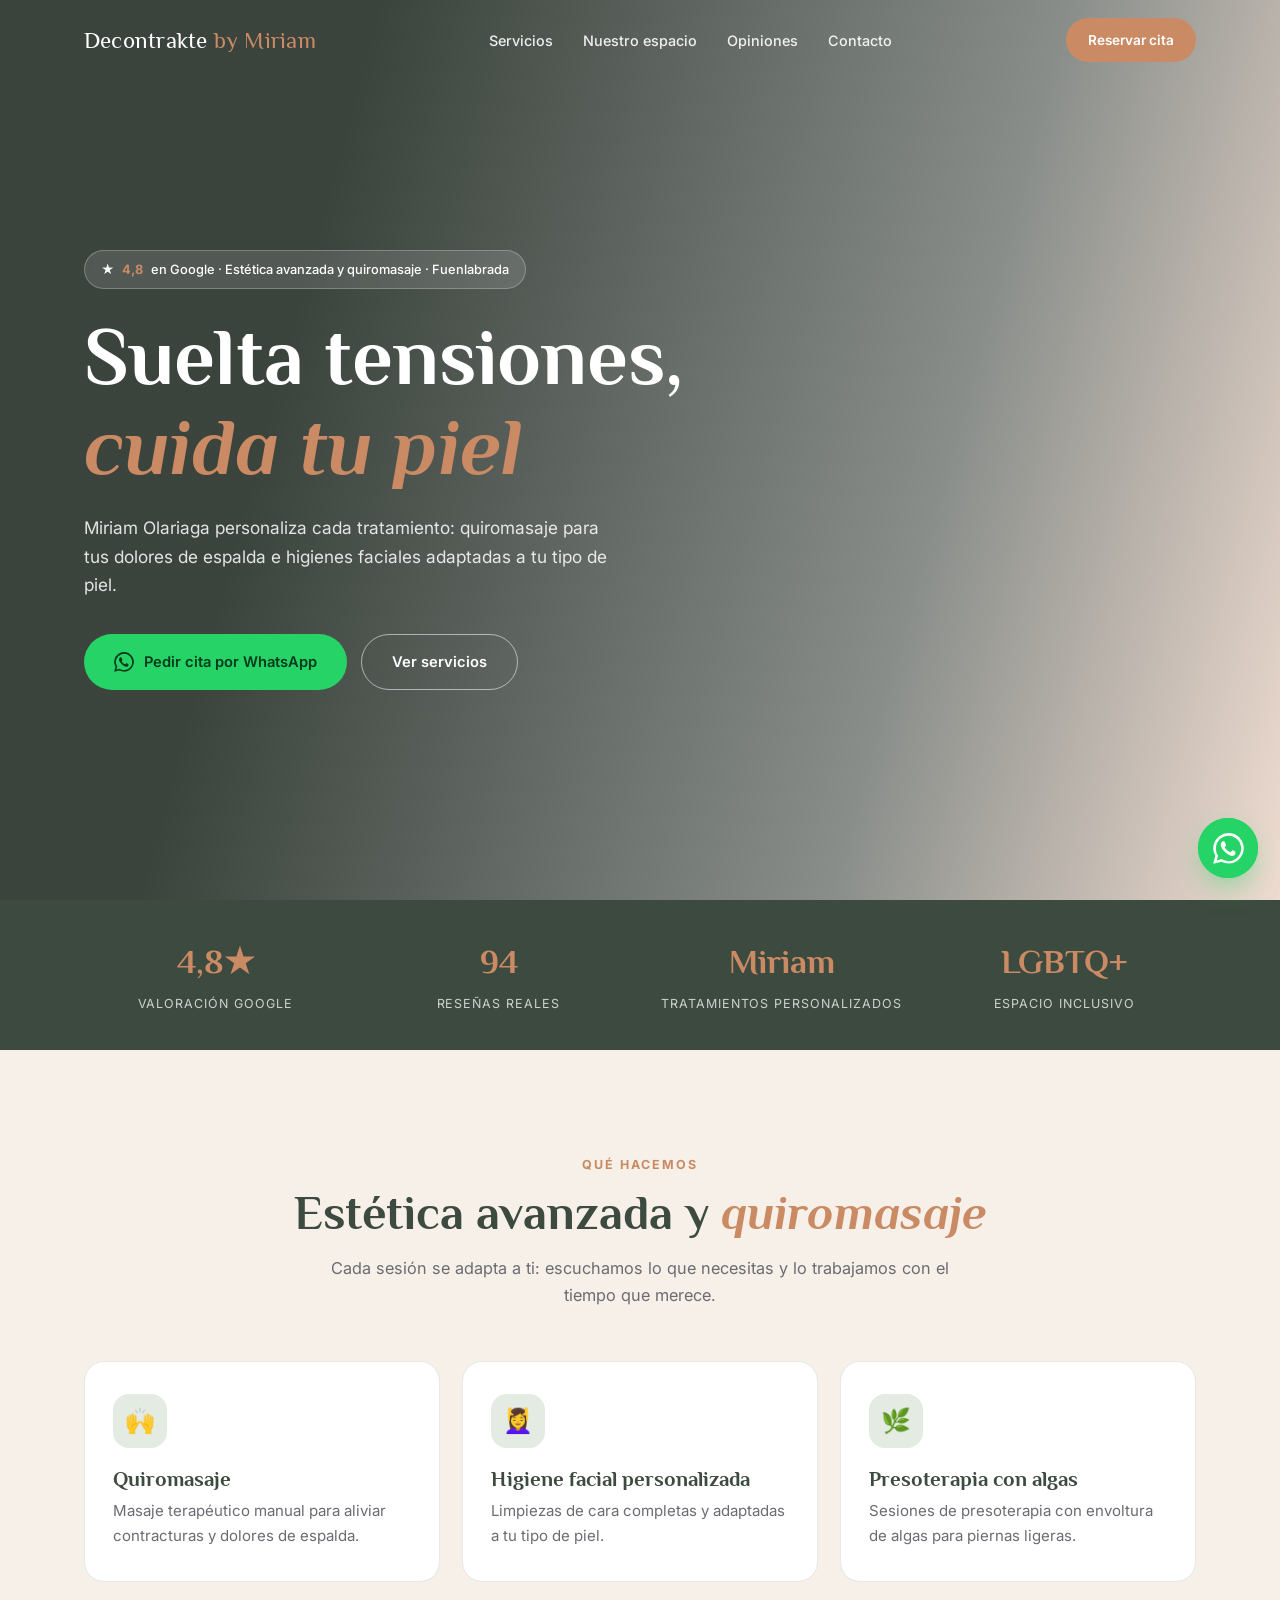
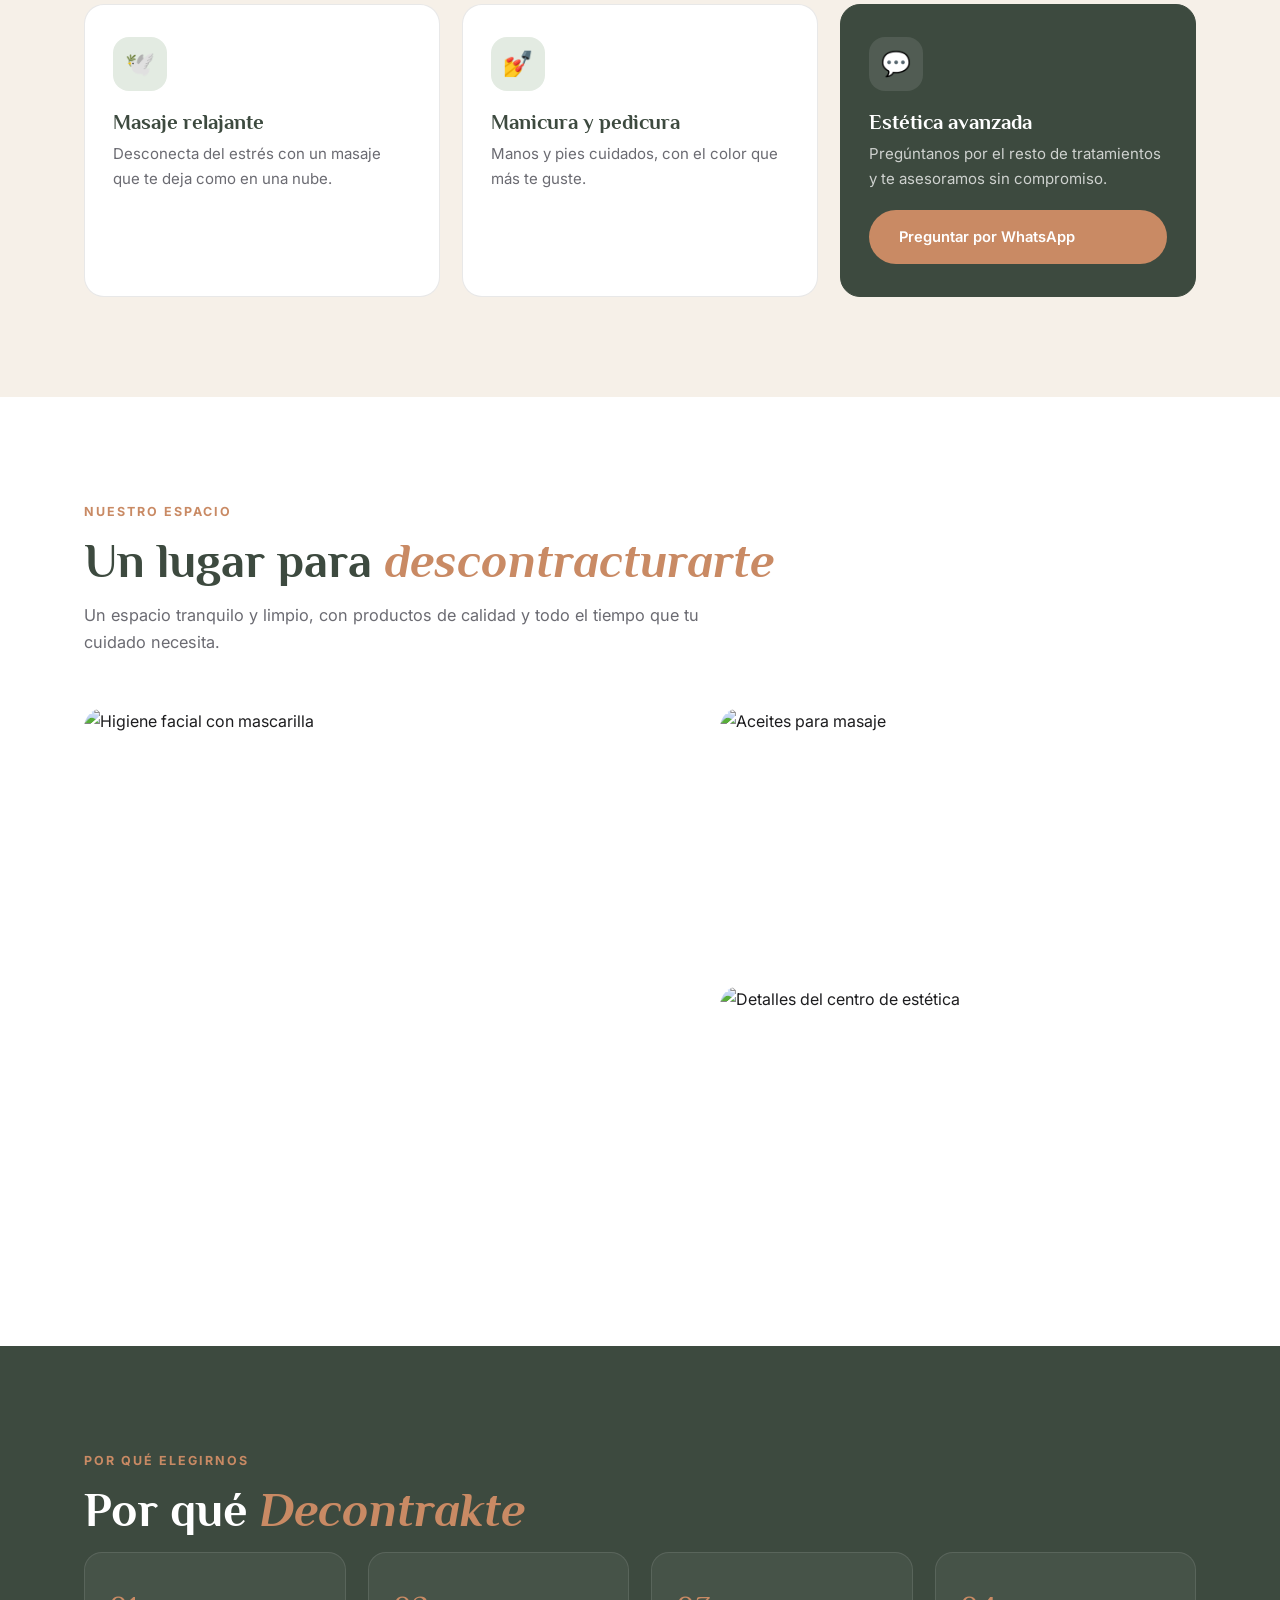
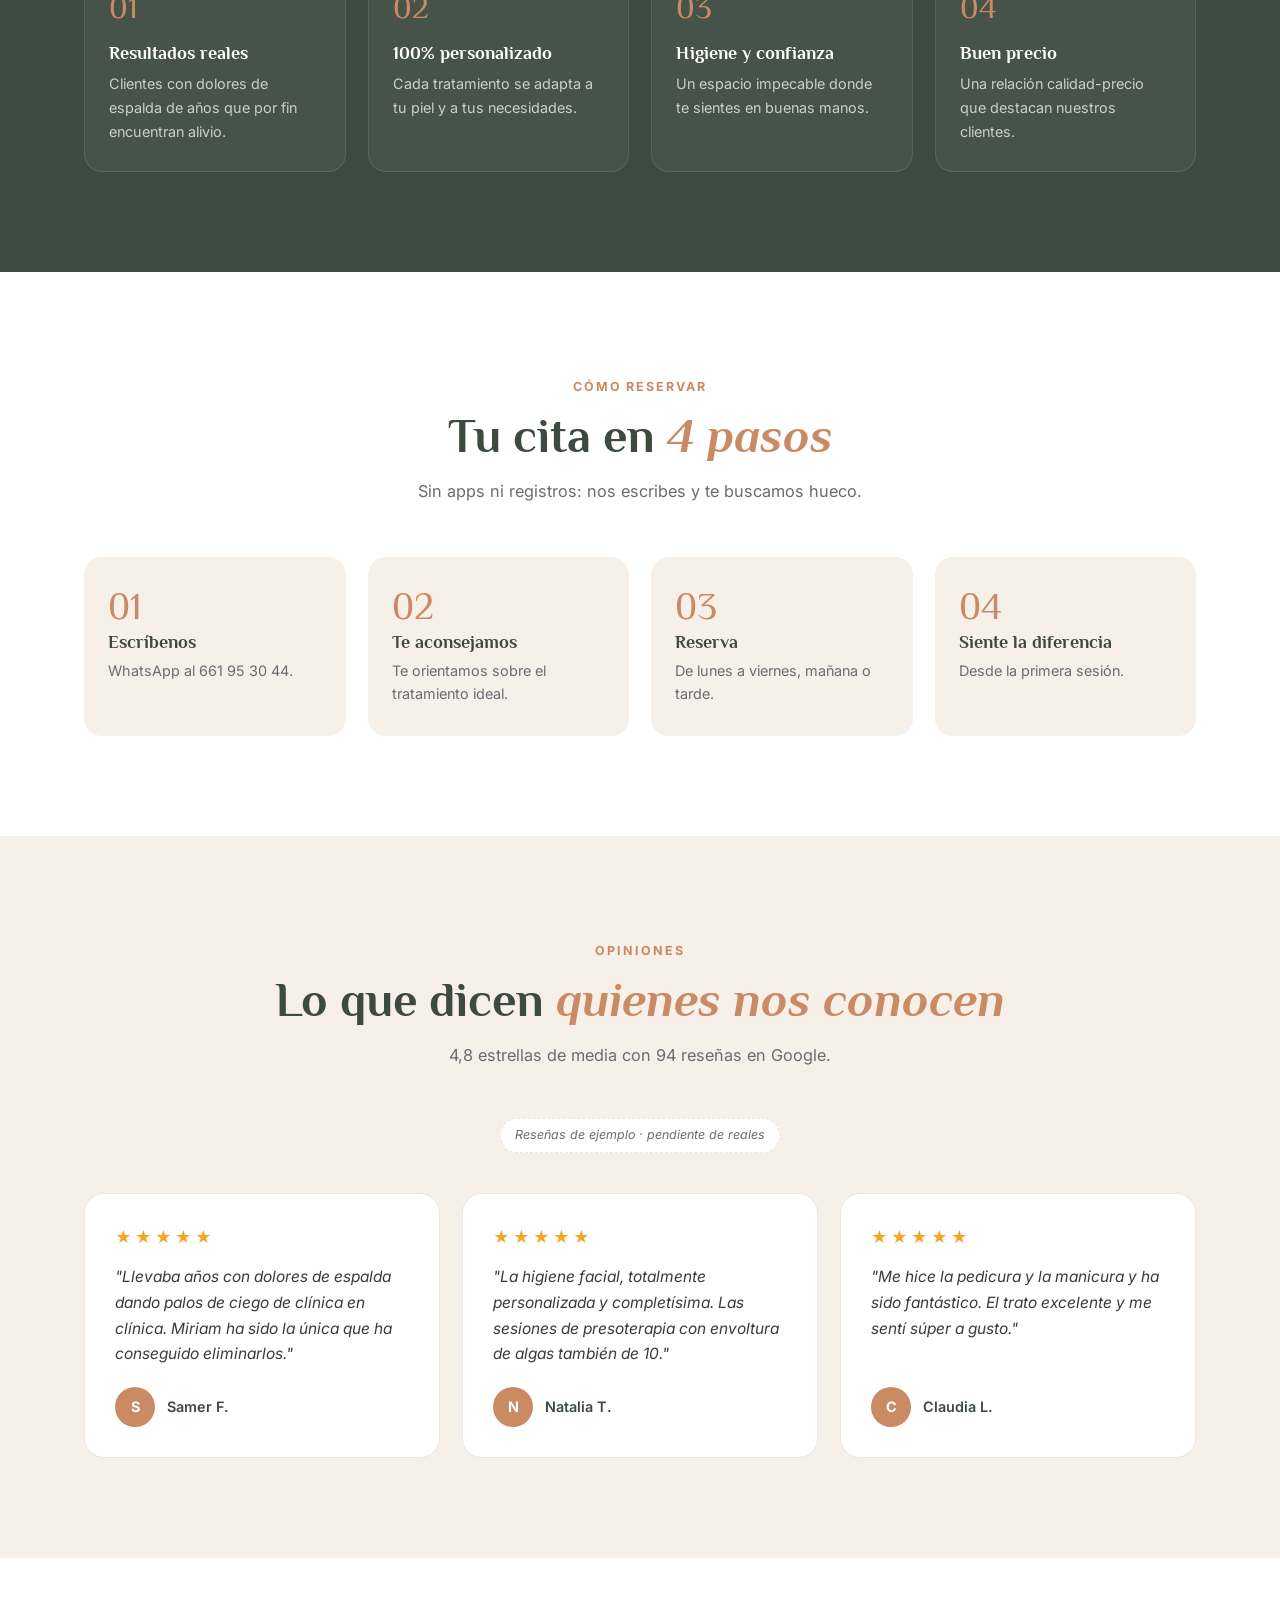
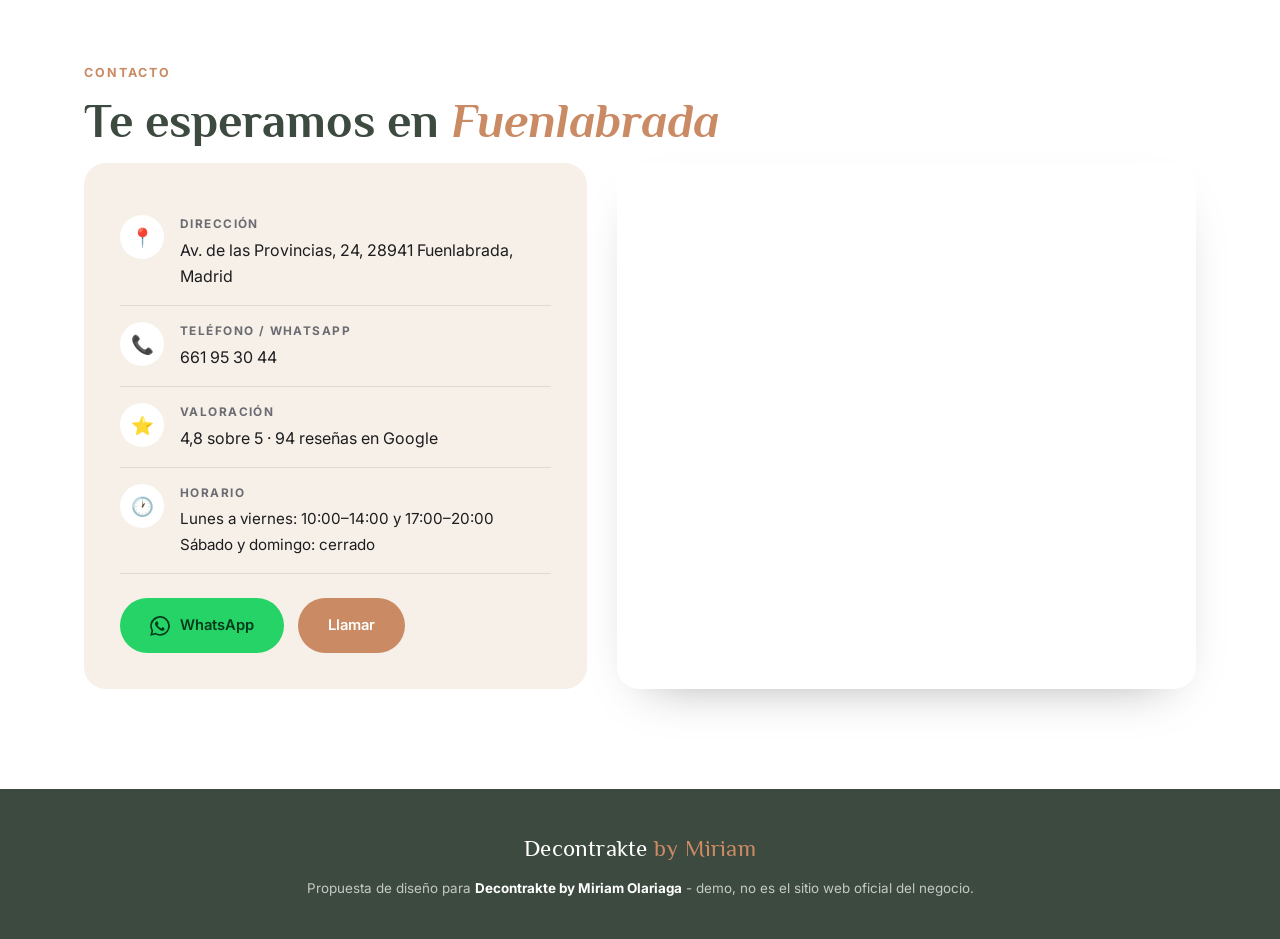
==== index.html @ e4156d59 "Add files via upload" ====
<!DOCTYPE html>
<html lang="es">
<head>
<meta charset="UTF-8">
<meta name="viewport" content="width=device-width, initial-scale=1.0">
<title>Decontrakte by Miriam Olariaga | Estética avanzada y quiromasaje en Fuenlabrada</title>
<meta name="description" content="Decontrakte by Miriam Olariaga: centro de estética avanzada y quiromasaje en Av. de las Provincias, Fuenlabrada. Quiromasaje, higiene facial personalizada, presoterapia, manicura y pedicura. 4,8★ en Google.">
<meta name="theme-color" content="#3d4a3f">
<meta property="og:title" content="Decontrakte by Miriam Olariaga · Fuenlabrada">
<meta property="og:description" content="Decontrakte by Miriam Olariaga: centro de estética avanzada y quiromasaje en Av. de las Provincias, Fuenlabrada. Quiromasaje, higiene facial personalizada, presoterapia, manicura y pedicura. 4,8★ en Google.">
<meta property="og:image" content="https://images.unsplash.com/photo-1519823551278-64ac92734fb1?auto=format&fit=crop&w=1200&q=80">
<link rel="preconnect" href="https://fonts.googleapis.com">
<link rel="preconnect" href="https://fonts.gstatic.com" crossorigin>
<link href="https://fonts.googleapis.com/css2?family=Philosopher:ital,wght@0,700;1,700&family=Inter:wght@300;400;500;600;700&display=swap" rel="stylesheet">
<style>
  :root{
    --dark:#3d4a3f; --accent:#c98a64; --light:#f6f0e8; --soft:#e3ebe2;
    --ink:#1d1d1f; --muted:#6b6b72; --line:rgba(0,0,0,.09);
    --title:'Philosopher', serif;
  }
  *{box-sizing:border-box;margin:0;padding:0;}
  html{scroll-behavior:smooth;scroll-padding-top:80px;}
  body{font-family:'Inter',system-ui,sans-serif;background:#fff;color:var(--ink);line-height:1.65;-webkit-font-smoothing:antialiased;overflow-x:hidden;}
  a{color:inherit;text-decoration:none;}
  img{max-width:100%;display:block;}
  h1,h2,h3{font-family:var(--title);font-weight:700;line-height:1.12;}
  .wrap{max-width:1160px;margin:0 auto;padding:0 24px;}

  /* 1. HEADER */
  header{position:fixed;inset:0 0 auto 0;z-index:50;transition:background .35s,box-shadow .35s;}
  header.scrolled{background:rgba(255,255,255,.94);backdrop-filter:blur(12px);-webkit-backdrop-filter:blur(12px);box-shadow:0 2px 20px rgba(0,0,0,.07);}
  nav{display:flex;align-items:center;justify-content:space-between;gap:20px;padding:18px 24px;max-width:1160px;margin:0 auto;}
  .logo{font-family:var(--title);font-size:1.45rem;color:#fff;transition:color .35s;letter-spacing:.01em;}
  .logo span{color:var(--accent);}
  header.scrolled .logo{color:var(--dark);}
  nav ul{list-style:none;display:flex;gap:30px;}
  nav ul a{font-size:.9rem;font-weight:500;color:rgba(255,255,255,.9);transition:color .25s;}
  header.scrolled nav ul a{color:var(--ink);}
  nav ul a:hover{color:var(--accent);}
  .nav-cta{background:var(--accent);color:#ffffff;padding:11px 22px;border-radius:40px;font-weight:600;font-size:.85rem;white-space:nowrap;transition:transform .2s,box-shadow .2s;}
  .nav-cta:hover{transform:translateY(-2px);box-shadow:0 10px 24px -10px var(--accent);}

  /* 2. HERO */
  .hero{position:relative;min-height:100vh;min-height:100svh;display:flex;align-items:center;color:#fff;overflow:hidden;}
  .hero-bg{position:absolute;inset:0;background:url('https://images.unsplash.com/photo-1519823551278-64ac92734fb1?q=80&w=2000&auto=format&fit=crop') center/cover;transform:scale(1.07);animation:zoom 16s ease-out forwards;}
  @keyframes zoom{to{transform:scale(1);}}
  .hero::after{content:'';position:absolute;inset:0;background:linear-gradient(105deg,rgba(38,47,40,.9) 25%,rgba(38,47,40,.55) 70%,rgba(201,138,100,.3) 100%);}
  .hero-content{position:relative;z-index:2;max-width:1160px;margin:0 auto;padding:130px 24px 90px;width:100%;}
  .tag{display:inline-flex;align-items:center;gap:8px;background:rgba(255,255,255,.12);border:1px solid rgba(255,255,255,.25);backdrop-filter:blur(6px);padding:8px 16px;border-radius:40px;font-size:.8rem;font-weight:500;margin-bottom:24px;}
  .tag b{color:var(--accent);}
  .hero h1{font-size:clamp(2.6rem,6.6vw,5rem);max-width:780px;margin-bottom:22px;}
  .hero h1 em{font-style:italic;color:var(--accent);}
  .hero p{max-width:540px;font-size:1.08rem;color:rgba(255,255,255,.86);margin-bottom:34px;}
  .actions{display:flex;flex-wrap:wrap;gap:14px;}
  .btn{display:inline-flex;align-items:center;gap:10px;padding:15px 30px;border-radius:40px;font-weight:600;font-size:.92rem;transition:transform .2s,box-shadow .2s,background .2s,color .2s;}
  .btn svg{width:20px;height:20px;}
  .btn-wa{background:#25D366;color:#063a1c;}
  .btn-wa:hover{transform:translateY(-2px);box-shadow:0 14px 30px -12px rgba(37,211,102,.7);}
  .btn-ghost{border:1.5px solid rgba(255,255,255,.55);color:#fff;}
  .btn-ghost:hover{background:#fff;color:var(--dark);}
  .btn-accent{background:var(--accent);color:#ffffff;}
  .btn-accent:hover{transform:translateY(-2px);}

  /* 3. STATS */
  .stats{background:var(--dark);color:#fff;}
  .stats .wrap{display:grid;grid-template-columns:repeat(4,1fr);gap:20px;padding:34px 24px;text-align:center;}
  .stats b{display:block;font-family:var(--title);font-size:clamp(1.5rem,3vw,2.1rem);color:var(--accent);font-weight:700;}
  .stats span{font-size:.78rem;letter-spacing:.08em;text-transform:uppercase;color:rgba(255,255,255,.75);}

  section{padding:100px 0;}
  .eyebrow{display:inline-block;color:var(--accent-dark,var(--accent));font-size:.78rem;font-weight:700;letter-spacing:.16em;text-transform:uppercase;margin-bottom:12px;}
  .s-title{font-size:clamp(2rem,4.4vw,3rem);color:var(--dark);margin-bottom:14px;}
  .s-title em{font-style:italic;color:var(--accent);}
  .s-desc{max-width:620px;color:var(--muted);font-size:1.02rem;margin-bottom:52px;}
  .center{text-align:center;} .center .s-desc{margin-left:auto;margin-right:auto;}

  /* 4. SERVICIOS */
  .services{background:var(--light);}
  .grid-s{display:grid;grid-template-columns:repeat(3,1fr);gap:22px;}
  .card{background:#fff;border:1px solid var(--line);border-radius:20px;padding:32px 28px;transition:transform .3s,box-shadow .3s,border-color .3s;position:relative;overflow:hidden;}
  .card::before{content:'';position:absolute;inset:0 0 auto 0;height:3px;background:var(--accent);transform:scaleX(0);transform-origin:left;transition:transform .4s;}
  .card:hover{transform:translateY(-6px);box-shadow:0 24px 50px -28px rgba(0,0,0,.35);}
  .card:hover::before{transform:scaleX(1);}
  .ic{width:54px;height:54px;border-radius:16px;background:var(--soft);color:var(--dark);display:grid;place-items:center;font-size:1.5rem;margin-bottom:20px;}
  .card h3{font-size:1.3rem;color:var(--dark);margin-bottom:8px;}
  .card p{color:var(--muted);font-size:.94rem;}
  .card.more{background:var(--dark);color:#fff;border-color:var(--dark);display:flex;flex-direction:column;justify-content:center;}
  .card.more h3{color:#fff;} .card.more p{color:rgba(255,255,255,.75);margin-bottom:18px;}
  .card.more .ic{background:rgba(255,255,255,.1);color:var(--accent);}

  /* 5. GALERÍA */
  .gallery-grid{display:grid;grid-template-columns:1.3fr 1fr;grid-template-rows:260px 260px;gap:18px;}
  .gallery-grid figure{border-radius:20px;overflow:hidden;position:relative;}
  .gallery-grid figure:first-child{grid-row:span 2;}
  .gallery-grid img{width:100%;height:100%;object-fit:cover;transition:transform .6s;}
  .gallery-grid figure:hover img{transform:scale(1.06);}

  /* 6. POR QUÉ */
  .why{background:var(--dark);color:#fff;}
  .why .s-title{color:#fff;} .why .s-desc{color:rgba(255,255,255,.7);}
  .why .eyebrow{color:var(--accent);}
  .grid-w{display:grid;grid-template-columns:repeat(4,1fr);gap:22px;}
  .w{padding:28px 24px;border-radius:18px;background:rgba(255,255,255,.05);border:1px solid rgba(255,255,255,.1);}
  .w .n{font-family:var(--title);font-size:2rem;color:var(--accent);margin-bottom:10px;display:block;}
  .w h3{font-size:1.15rem;margin-bottom:8px;}
  .w p{font-size:.9rem;color:rgba(255,255,255,.72);}

  /* 7. CÓMO RESERVAR */
  .grid-steps{display:grid;grid-template-columns:repeat(4,1fr);gap:22px;counter-reset:s;}
  .step{position:relative;padding:30px 24px;border-radius:18px;background:var(--light);}
  .step::before{counter-increment:s;content:'0' counter(s);font-family:var(--title);font-size:2.4rem;color:var(--accent);display:block;margin-bottom:8px;line-height:1;}
  .step h3{font-size:1.1rem;color:var(--dark);margin-bottom:6px;}
  .step p{font-size:.9rem;color:var(--muted);}

  /* 8. OPINIONES */
  .reviews{background:var(--light);}
  .rev-note{display:inline-block;font-size:.78rem;color:var(--muted);font-style:italic;background:#fff;border:1px dashed var(--line);padding:6px 14px;border-radius:30px;margin:-30px 0 40px;}
  .grid-r{display:grid;grid-template-columns:repeat(3,1fr);gap:22px;}
  .r{background:#fff;border-radius:20px;padding:30px;border:1px solid var(--line);display:flex;flex-direction:column;}
  .stars{color:#f5a623;letter-spacing:3px;margin-bottom:14px;}
  .r p{font-size:.97rem;color:#3a3a40;font-style:italic;flex:1;margin-bottom:20px;}
  .r .who{display:flex;align-items:center;gap:12px;font-weight:600;font-size:.9rem;color:var(--dark);}
  .av{width:40px;height:40px;border-radius:50%;background:var(--accent);color:#ffffff;display:grid;place-items:center;font-weight:700;}

  /* 9. CONTACTO */
  .grid-c{display:grid;grid-template-columns:1fr 1.15fr;gap:30px;align-items:stretch;}
  .c-card{background:var(--light);border-radius:22px;padding:36px;}
  .c-row{display:flex;gap:16px;padding:16px 0;border-bottom:1px solid var(--line);}
  .c-row:last-of-type{border-bottom:0;}
  .c-ic{width:44px;height:44px;flex-shrink:0;border-radius:50%;background:#fff;display:grid;place-items:center;font-size:1.15rem;}
  .c-row b{display:block;font-size:.74rem;letter-spacing:.12em;text-transform:uppercase;color:var(--muted);margin-bottom:2px;}
  .c-row span,.c-row a{font-size:1rem;color:var(--ink);}
  .hours{font-size:.95rem;line-height:1.7;}
  .c-card .actions{margin-top:24px;}
  .map{border-radius:22px;overflow:hidden;min-height:420px;box-shadow:0 20px 50px -30px rgba(0,0,0,.4);}
  .map iframe{width:100%;height:100%;min-height:420px;border:0;display:block;}

  /* 10. FOOTER */
  footer{background:var(--dark);color:rgba(255,255,255,.7);padding:40px 0;text-align:center;font-size:.84rem;}
  footer strong{color:#fff;}
  footer .logo{display:inline-block;color:#fff;margin-bottom:10px;}

  /* 11. WHATSAPP FLOTANTE */
  .wa-float{position:fixed;right:22px;bottom:22px;z-index:60;width:60px;height:60px;border-radius:50%;background:#25D366;display:grid;place-items:center;box-shadow:0 12px 30px -8px rgba(37,211,102,.6);transition:transform .25s;}
  .wa-float:hover{transform:scale(1.08);}
  .wa-float svg{width:31px;height:31px;fill:#fff;}
  .wa-float::after{content:'';position:absolute;inset:0;border-radius:50%;border:2px solid #25D366;animation:pulse 2.4s infinite;}
  @keyframes pulse{0%{transform:scale(1);opacity:.8}100%{transform:scale(1.6);opacity:0}}

  .reveal{opacity:0;transform:translateY(28px);transition:opacity .8s ease,transform .8s ease;}
  .reveal.on{opacity:1;transform:none;}
  @media(prefers-reduced-motion:reduce){.reveal{opacity:1;transform:none}.hero-bg{animation:none;transform:none}}

  @media(max-width:900px){
    nav ul{display:none;}
    .stats .wrap{grid-template-columns:repeat(2,1fr);}
    .grid-s,.grid-r{grid-template-columns:1fr;}
    .grid-w,.grid-steps{grid-template-columns:repeat(2,1fr);}
    .grid-c{grid-template-columns:1fr;}
    .gallery-grid{grid-template-columns:1fr 1fr;grid-template-rows:240px 180px;}
    .gallery-grid figure:first-child{grid-column:span 2;grid-row:auto;}
    section{padding:76px 0;}
  }
  @media(max-width:560px){
    .grid-w,.grid-steps{grid-template-columns:1fr;}
    .logo{font-size:1.2rem;}
    .nav-cta{padding:9px 16px;font-size:.8rem;}
    .hero-content{padding-top:110px;}
    .btn{width:100%;justify-content:center;}
    .c-card{padding:26px;}
  }
</style>
</head>
<body>

<header id="header">
  <nav>
    <a href="#inicio" class="logo">Decontrakte <span>by Miriam</span></a>
    <ul>
      <li><a href="#servicios">Servicios</a></li>
      <li><a href="#espacio">Nuestro espacio</a></li>
      <li><a href="#opiniones">Opiniones</a></li>
      <li><a href="#contacto">Contacto</a></li>
    </ul>
    <a class="nav-cta" href="https://wa.me/34661953044?text=Hola!%20He%20visto%20vuestra%20web%20y%20me%20gustar%C3%ADa%20pedir%20cita%20en%20Decontrakte" target="_blank" rel="noopener">Reservar cita</a>
  </nav>
</header>

<section class="hero" id="inicio" style="padding:0">
  <div class="hero-bg" role="img" aria-label="Quiromasaje de espalda"></div>
  <div class="hero-content">
    <span class="tag">★ <b>4,8</b> en Google · Estética avanzada y quiromasaje · Fuenlabrada</span>
    <h1>Suelta tensiones, <em>cuida tu piel</em></h1>
    <p>Miriam Olariaga personaliza cada tratamiento: quiromasaje para tus dolores de espalda e higienes faciales adaptadas a tu tipo de piel.</p>
    <div class="actions">
      <a class="btn btn-wa" href="https://wa.me/34661953044?text=Hola!%20He%20visto%20vuestra%20web%20y%20me%20gustar%C3%ADa%20pedir%20cita%20en%20Decontrakte" target="_blank" rel="noopener"><svg viewBox="0 0 24 24" fill="currentColor" aria-hidden="true"><path d="M17.5 14.4c-.3-.1-1.8-.9-2-1s-.5-.1-.7.1-.8 1-.9 1.2-.3.2-.6.1a8.2 8.2 0 0 1-2.4-1.5 9 9 0 0 1-1.7-2.1c-.2-.3 0-.5.1-.6l.4-.5.3-.5v-.5l-.9-2.2c-.2-.6-.5-.5-.7-.5h-.6a1.1 1.1 0 0 0-.8.4 3.4 3.4 0 0 0-1 2.5 5.9 5.9 0 0 0 1.2 3.1 13.5 13.5 0 0 0 5.2 4.6c2.6 1 2.6.7 3.1.6a2.6 2.6 0 0 0 1.7-1.2 2.1 2.1 0 0 0 .2-1.2c-.1-.1-.3-.2-.6-.3ZM12 21.8a9.8 9.8 0 0 1-5-1.4l-.4-.2-3.7 1 1-3.6-.2-.4A9.8 9.8 0 1 1 12 21.8Zm8.4-18.3A11.8 11.8 0 0 0 1.8 17.7L.2 23.8l6.3-1.6a11.8 11.8 0 0 0 5.6 1.4A11.8 11.8 0 0 0 20.4 3.5Z"/></svg> Pedir cita por WhatsApp</a>
      <a class="btn btn-ghost" href="#servicios">Ver servicios</a>
    </div>
  </div>
</section>

<div class="stats">
  <div class="wrap">
    <div><b>4,8★</b><span>Valoración Google</span></div>
    <div><b>94</b><span>Reseñas reales</span></div>
    <div><b>Miriam</b><span>Tratamientos personalizados</span></div>
    <div><b>LGBTQ+</b><span>Espacio inclusivo</span></div>
  </div>
</div>

<section class="services" id="servicios">
  <div class="wrap">
    <div class="center reveal">
      <span class="eyebrow">Qué hacemos</span>
      <h2 class="s-title">Estética avanzada y <em>quiromasaje</em></h2>
      <p class="s-desc">Cada sesión se adapta a ti: escuchamos lo que necesitas y lo trabajamos con el tiempo que merece.</p>
    </div>
    <div class="grid-s">
      <div class="card"><div class="ic">🙌</div><h3>Quiromasaje</h3><p>Masaje terapéutico manual para aliviar contracturas y dolores de espalda.</p></div>
      <div class="card"><div class="ic">💆‍♀️</div><h3>Higiene facial personalizada</h3><p>Limpiezas de cara completas y adaptadas a tu tipo de piel.</p></div>
      <div class="card"><div class="ic">🌿</div><h3>Presoterapia con algas</h3><p>Sesiones de presoterapia con envoltura de algas para piernas ligeras.</p></div>
      <div class="card"><div class="ic">🕊️</div><h3>Masaje relajante</h3><p>Desconecta del estrés con un masaje que te deja como en una nube.</p></div>
      <div class="card"><div class="ic">💅</div><h3>Manicura y pedicura</h3><p>Manos y pies cuidados, con el color que más te guste.</p></div>
      <div class="card more"><div class="ic">💬</div><h3>Estética avanzada</h3><p>Pregúntanos por el resto de tratamientos y te asesoramos sin compromiso.</p><a class="btn btn-accent" href="https://wa.me/34661953044?text=Hola!%20He%20visto%20vuestra%20web%20y%20me%20gustar%C3%ADa%20pedir%20cita%20en%20Decontrakte" target="_blank" rel="noopener">Preguntar por WhatsApp</a></div>
    </div>
  </div>
</section>

<section id="espacio">
  <div class="wrap">
    <div class="reveal">
      <span class="eyebrow">Nuestro espacio</span>
      <h2 class="s-title">Un lugar para <em>descontracturarte</em></h2>
      <p class="s-desc">Un espacio tranquilo y limpio, con productos de calidad y todo el tiempo que tu cuidado necesita.</p>
    </div>
    <div class="gallery-grid reveal">
      <figure><img src="https://images.unsplash.com/photo-1616394584738-fc6e612e71b9?q=80&w=1100&auto=format&fit=crop" alt="Higiene facial con mascarilla" loading="lazy"></figure>
      <figure><img src="https://images.unsplash.com/photo-1515377905703-c4788e51af15?q=80&w=800&auto=format&fit=crop" alt="Aceites para masaje" loading="lazy"></figure>
      <figure><img src="https://images.unsplash.com/photo-1540555700478-4be289fbecef?q=80&w=800&auto=format&fit=crop" alt="Detalles del centro de estética" loading="lazy"></figure>
    </div>
  </div>
</section>

<section class="why">
  <div class="wrap">
    <div class="reveal">
      <span class="eyebrow">Por qué elegirnos</span>
      <h2 class="s-title">Por qué <em>Decontrakte</em></h2>
    </div>
    <div class="grid-w">
      <div class="w"><span class="n">01</span><h3>Resultados reales</h3><p>Clientes con dolores de espalda de años que por fin encuentran alivio.</p></div>
      <div class="w"><span class="n">02</span><h3>100% personalizado</h3><p>Cada tratamiento se adapta a tu piel y a tus necesidades.</p></div>
      <div class="w"><span class="n">03</span><h3>Higiene y confianza</h3><p>Un espacio impecable donde te sientes en buenas manos.</p></div>
      <div class="w"><span class="n">04</span><h3>Buen precio</h3><p>Una relación calidad-precio que destacan nuestros clientes.</p></div>
    </div>
  </div>
</section>

<section>
  <div class="wrap">
    <div class="center reveal">
      <span class="eyebrow">Cómo reservar</span>
      <h2 class="s-title">Tu cita en <em>4 pasos</em></h2>
      <p class="s-desc">Sin apps ni registros: nos escribes y te buscamos hueco.</p>
    </div>
    <div class="grid-steps">
      <div class="step"><h3>Escríbenos</h3><p>WhatsApp al 661 95 30 44.</p></div>
      <div class="step"><h3>Te aconsejamos</h3><p>Te orientamos sobre el tratamiento ideal.</p></div>
      <div class="step"><h3>Reserva</h3><p>De lunes a viernes, mañana o tarde.</p></div>
      <div class="step"><h3>Siente la diferencia</h3><p>Desde la primera sesión.</p></div>
    </div>
  </div>
</section>

<section class="reviews" id="opiniones">
  <div class="wrap">
    <div class="center reveal">
      <span class="eyebrow">Opiniones</span>
      <h2 class="s-title">Lo que dicen <em>quienes nos conocen</em></h2>
      <p class="s-desc">4,8 estrellas de media con 94 reseñas en Google.</p>
      <span class="rev-note">Reseñas de ejemplo · pendiente de reales</span>
    </div>
    <div class="grid-r">
      <div class="r"><div class="stars">&#9733;&#9733;&#9733;&#9733;&#9733;</div><p>"Llevaba años con dolores de espalda dando palos de ciego de clínica en clínica. Miriam ha sido la única que ha conseguido eliminarlos."</p><div class="who"><span class="av">S</span>Samer F.</div></div>
      <div class="r"><div class="stars">&#9733;&#9733;&#9733;&#9733;&#9733;</div><p>"La higiene facial, totalmente personalizada y completísima. Las sesiones de presoterapia con envoltura de algas también de 10."</p><div class="who"><span class="av">N</span>Natalia T.</div></div>
      <div class="r"><div class="stars">&#9733;&#9733;&#9733;&#9733;&#9733;</div><p>"Me hice la pedicura y la manicura y ha sido fantástico. El trato excelente y me sentí súper a gusto."</p><div class="who"><span class="av">C</span>Claudia L.</div></div>
    </div>
  </div>
</section>

<section id="contacto">
  <div class="wrap">
    <div class="reveal">
      <span class="eyebrow">Contacto</span>
      <h2 class="s-title">Te esperamos en <em>Fuenlabrada</em></h2>
    </div>
    <div class="grid-c">
      <div class="c-card reveal">
        <div class="c-row"><div class="c-ic">📍</div><div><b>Dirección</b><span>Av. de las Provincias, 24, 28941 Fuenlabrada, Madrid</span></div></div>
        <div class="c-row"><div class="c-ic">📞</div><div><b>Teléfono / WhatsApp</b><a href="tel:+34661953044">661 95 30 44</a></div></div>
        <div class="c-row"><div class="c-ic">⭐</div><div><b>Valoración</b><span>4,8 sobre 5 · 94 reseñas en Google</span></div></div>
        <div class="c-row"><div class="c-ic">🕐</div><div><b>Horario</b><div class="hours">Lunes a viernes: 10:00–14:00 y 17:00–20:00<br>Sábado y domingo: cerrado</div></div></div>
        <div class="actions">
          <a class="btn btn-wa" href="https://wa.me/34661953044?text=Hola!%20He%20visto%20vuestra%20web%20y%20me%20gustar%C3%ADa%20pedir%20cita%20en%20Decontrakte" target="_blank" rel="noopener"><svg viewBox="0 0 24 24" fill="currentColor" aria-hidden="true"><path d="M17.5 14.4c-.3-.1-1.8-.9-2-1s-.5-.1-.7.1-.8 1-.9 1.2-.3.2-.6.1a8.2 8.2 0 0 1-2.4-1.5 9 9 0 0 1-1.7-2.1c-.2-.3 0-.5.1-.6l.4-.5.3-.5v-.5l-.9-2.2c-.2-.6-.5-.5-.7-.5h-.6a1.1 1.1 0 0 0-.8.4 3.4 3.4 0 0 0-1 2.5 5.9 5.9 0 0 0 1.2 3.1 13.5 13.5 0 0 0 5.2 4.6c2.6 1 2.6.7 3.1.6a2.6 2.6 0 0 0 1.7-1.2 2.1 2.1 0 0 0 .2-1.2c-.1-.1-.3-.2-.6-.3ZM12 21.8a9.8 9.8 0 0 1-5-1.4l-.4-.2-3.7 1 1-3.6-.2-.4A9.8 9.8 0 1 1 12 21.8Zm8.4-18.3A11.8 11.8 0 0 0 1.8 17.7L.2 23.8l6.3-1.6a11.8 11.8 0 0 0 5.6 1.4A11.8 11.8 0 0 0 20.4 3.5Z"/></svg> WhatsApp</a>
          <a class="btn btn-accent" href="tel:+34661953044">Llamar</a>
        </div>
      </div>
      <div class="map reveal">
        <iframe title="Mapa de Decontrakte by Miriam Olariaga" src="https://maps.google.com/maps?q=Decontrakte%20by%20Miriam%20Olariaga%2C%20Av.%20de%20las%20Provincias%2024%2C%20Fuenlabrada&z=16&output=embed" loading="lazy" referrerpolicy="no-referrer-when-downgrade" allowfullscreen></iframe>
      </div>
    </div>
  </div>
</section>

<footer>
  <div class="wrap">
    <div class="logo">Decontrakte <span>by Miriam</span></div>
    <p>Propuesta de diseño para <strong>Decontrakte by Miriam Olariaga</strong> - demo, no es el sitio web oficial del negocio.</p>
  </div>
</footer>

<a class="wa-float" href="https://wa.me/34661953044?text=Hola!%20He%20visto%20vuestra%20web%20y%20me%20gustar%C3%ADa%20pedir%20cita%20en%20Decontrakte" target="_blank" rel="noopener" aria-label="Escribir por WhatsApp"><svg viewBox="0 0 24 24" fill="currentColor" aria-hidden="true"><path d="M17.5 14.4c-.3-.1-1.8-.9-2-1s-.5-.1-.7.1-.8 1-.9 1.2-.3.2-.6.1a8.2 8.2 0 0 1-2.4-1.5 9 9 0 0 1-1.7-2.1c-.2-.3 0-.5.1-.6l.4-.5.3-.5v-.5l-.9-2.2c-.2-.6-.5-.5-.7-.5h-.6a1.1 1.1 0 0 0-.8.4 3.4 3.4 0 0 0-1 2.5 5.9 5.9 0 0 0 1.2 3.1 13.5 13.5 0 0 0 5.2 4.6c2.6 1 2.6.7 3.1.6a2.6 2.6 0 0 0 1.7-1.2 2.1 2.1 0 0 0 .2-1.2c-.1-.1-.3-.2-.6-.3ZM12 21.8a9.8 9.8 0 0 1-5-1.4l-.4-.2-3.7 1 1-3.6-.2-.4A9.8 9.8 0 1 1 12 21.8Zm8.4-18.3A11.8 11.8 0 0 0 1.8 17.7L.2 23.8l6.3-1.6a11.8 11.8 0 0 0 5.6 1.4A11.8 11.8 0 0 0 20.4 3.5Z"/></svg></a>

<script>
  const h=document.getElementById('header');
  const onS=()=>h.classList.toggle('scrolled',window.scrollY>40);
  window.addEventListener('scroll',onS,{passive:true}); onS();
  const io=new IntersectionObserver(es=>es.forEach(e=>{if(e.isIntersecting){e.target.classList.add('on');io.unobserve(e.target);}}),{threshold:.12});
  document.querySelectorAll('.reveal,.card,.w,.step,.r').forEach(el=>{el.classList.add('reveal');io.observe(el);});
</script>
</body>
</html>
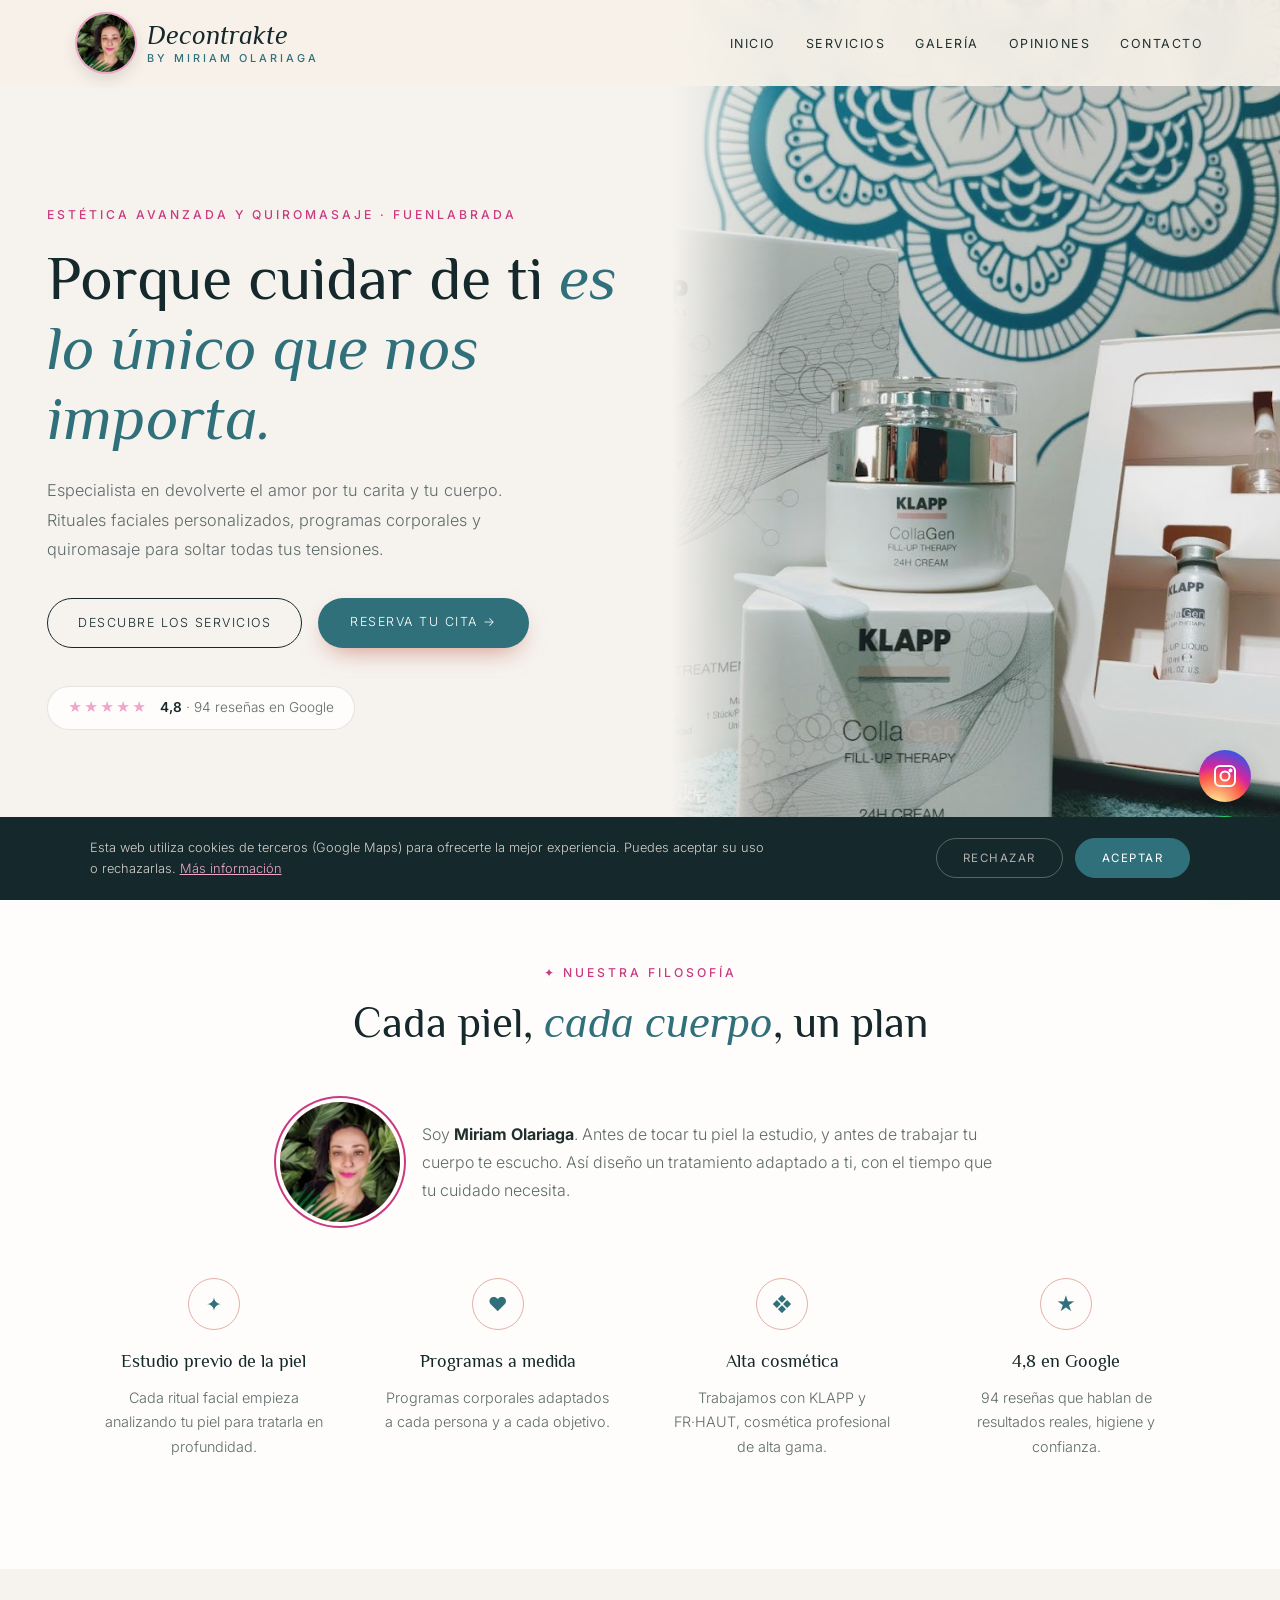
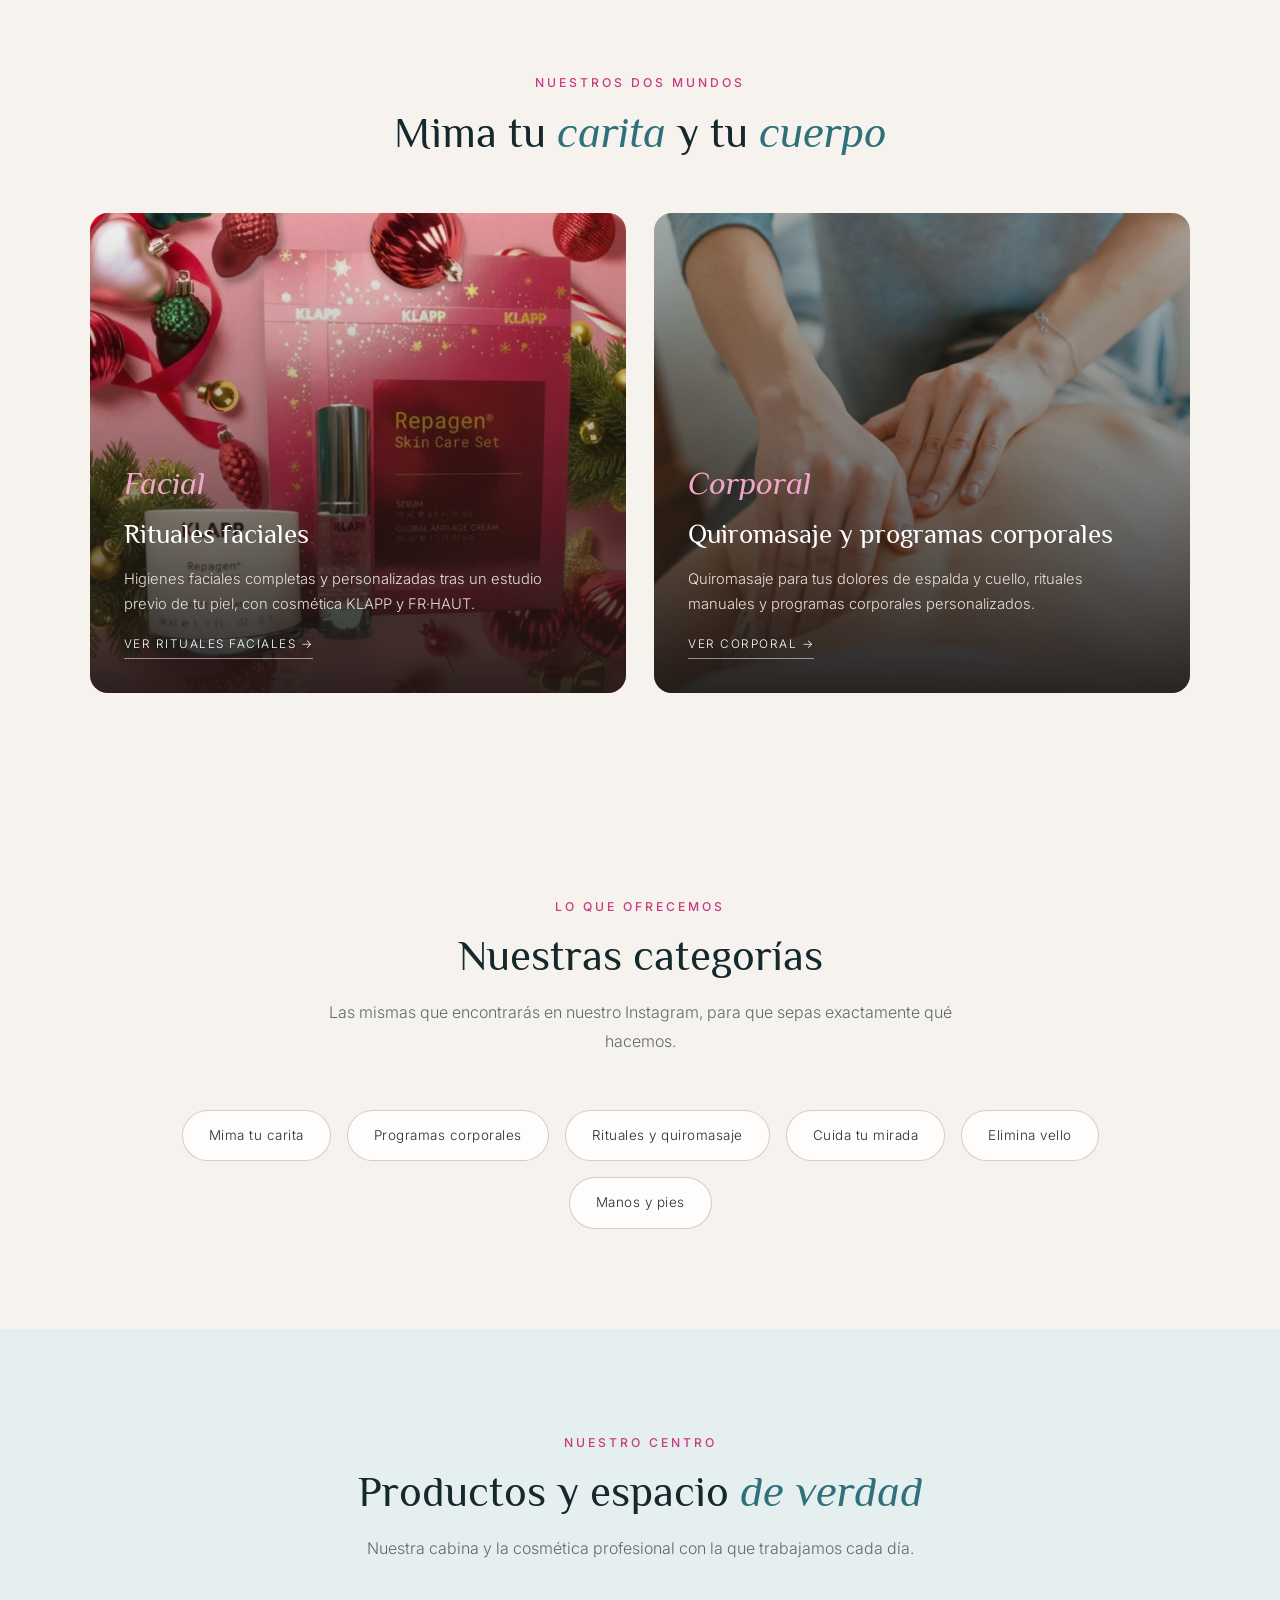
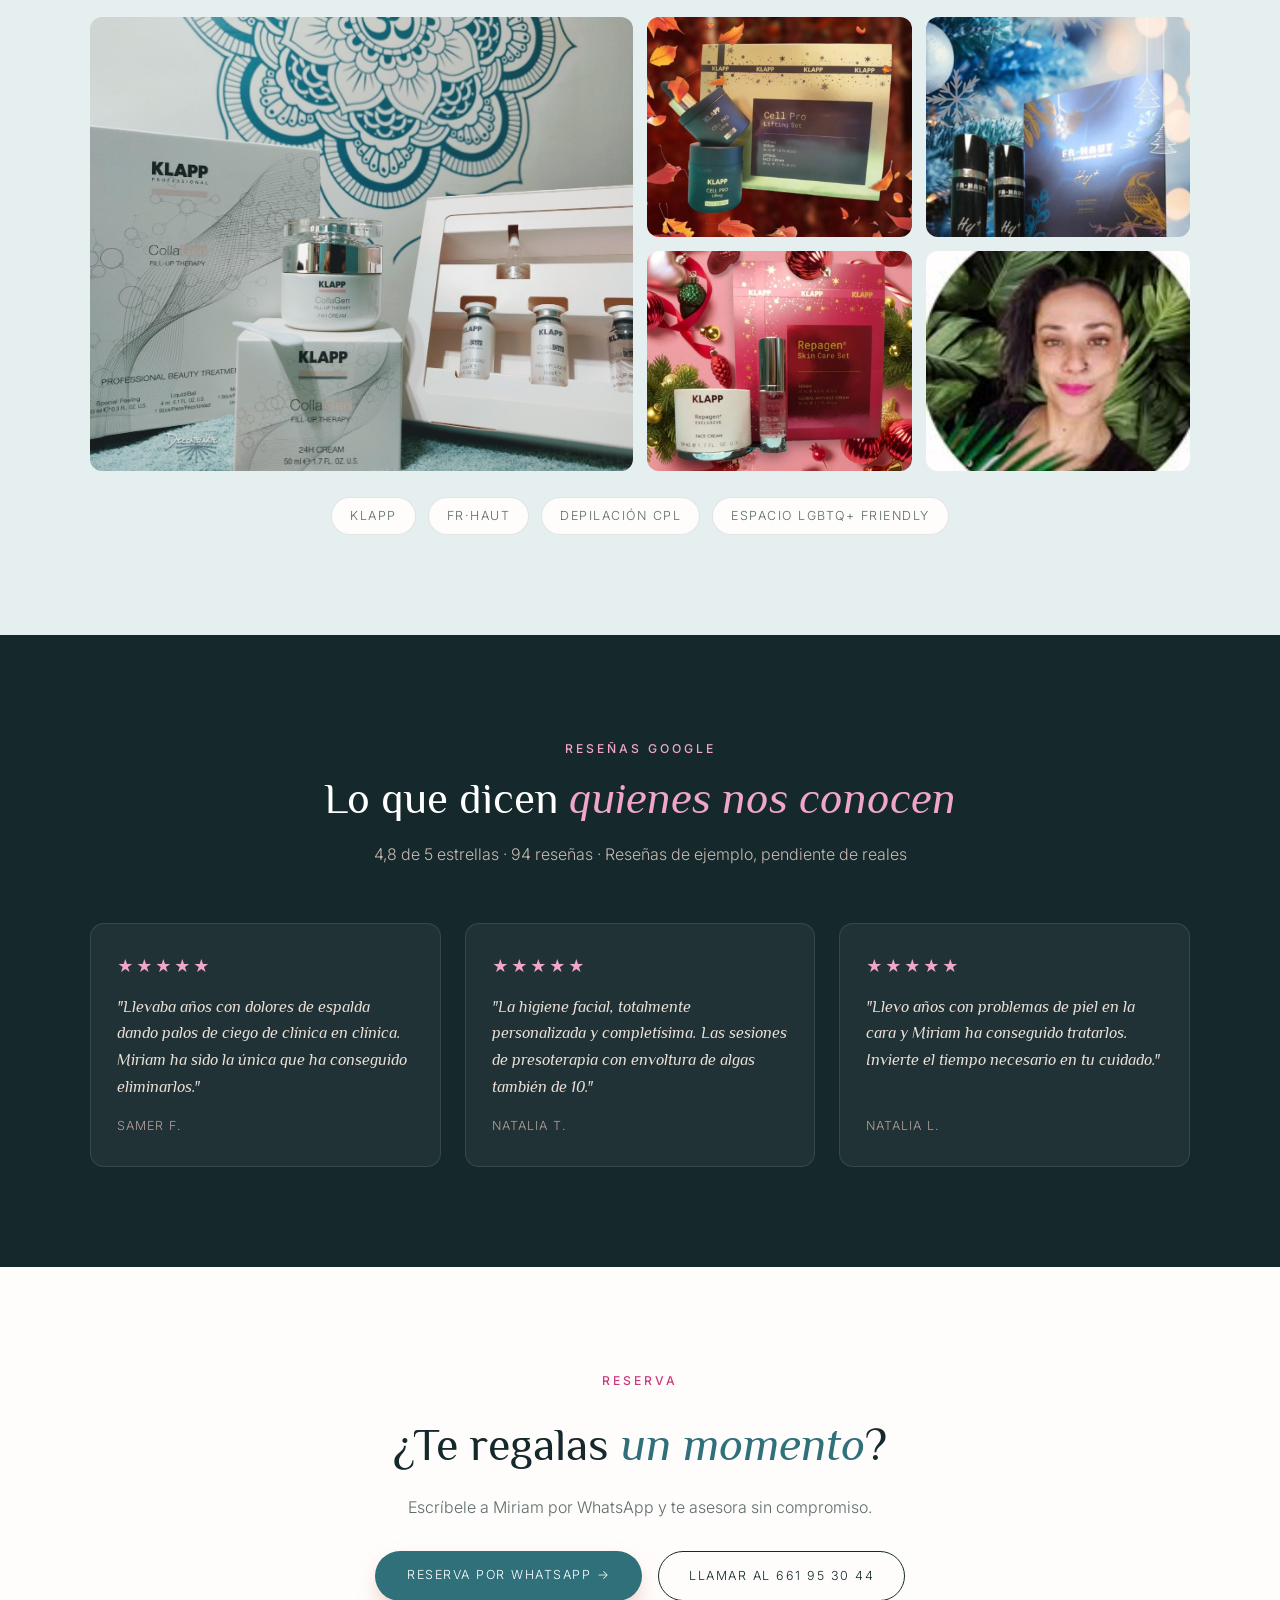
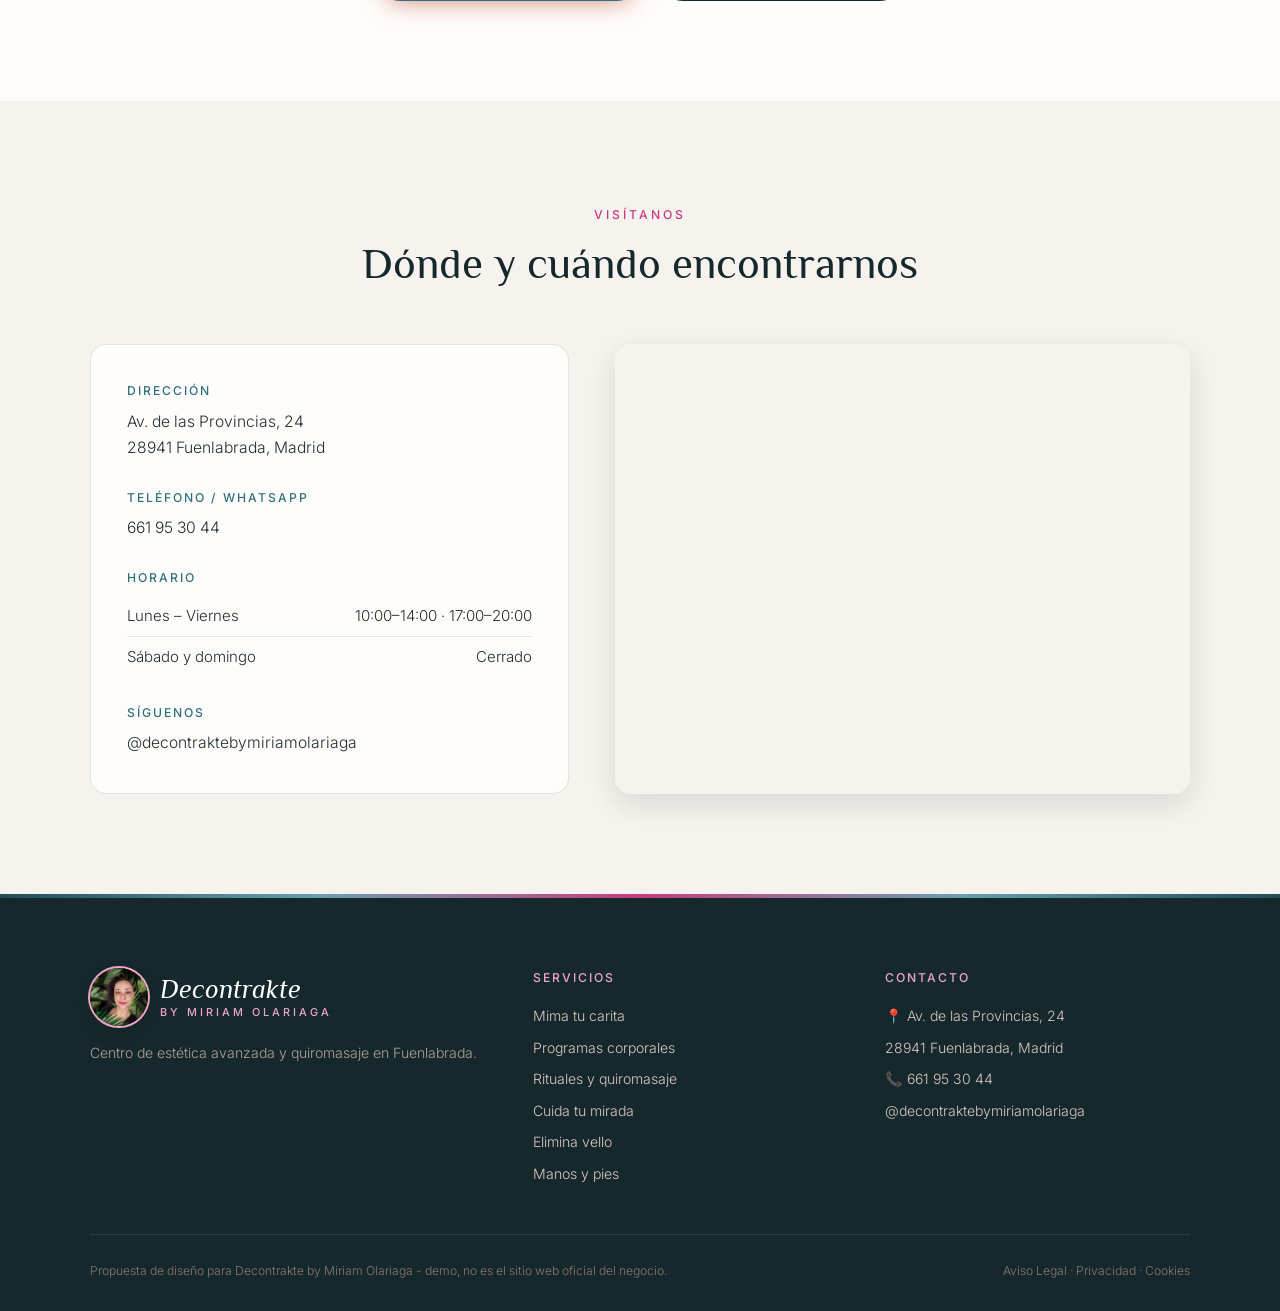
==== commit 124731b9: "Add files via upload" ====
--- a/index.html
+++ b/index.html
@@ -3,330 +3,228 @@
 <head>
 <meta charset="UTF-8">
 <meta name="viewport" content="width=device-width, initial-scale=1.0">
-<title>Decontrakte by Miriam Olariaga | Estética avanzada y quiromasaje en Fuenlabrada</title>
-<meta name="description" content="Decontrakte by Miriam Olariaga: centro de estética avanzada y quiromasaje en Av. de las Provincias, Fuenlabrada. Quiromasaje, higiene facial personalizada, presoterapia, manicura y pedicura. 4,8★ en Google.">
-<meta name="theme-color" content="#3d4a3f">
+<title>Decontrakte by Miriam Olariaga — Estética avanzada y quiromasaje en Fuenlabrada</title>
+<meta name="description" content="Decontrakte by Miriam Olariaga, Av. de las Provincias 24 (Fuenlabrada). Rituales faciales personalizados, programas y rituales corporales, quiromasaje, cuidado de la mirada, eliminación de vello con CPL, manicura y pedicura. Cosmética KLAPP y FR·HAUT. 4,8★ en Google.">
+<meta name="theme-color" content="#15282b">
 <meta property="og:title" content="Decontrakte by Miriam Olariaga · Fuenlabrada">
-<meta property="og:description" content="Decontrakte by Miriam Olariaga: centro de estética avanzada y quiromasaje en Av. de las Provincias, Fuenlabrada. Quiromasaje, higiene facial personalizada, presoterapia, manicura y pedicura. 4,8★ en Google.">
-<meta property="og:image" content="https://images.unsplash.com/photo-1519823551278-64ac92734fb1?auto=format&fit=crop&w=1200&q=80">
+<meta property="og:image" content="cabina-klapp.jpg">
+<link rel="icon" href="miriam.jpg">
 <link rel="preconnect" href="https://fonts.googleapis.com">
 <link rel="preconnect" href="https://fonts.gstatic.com" crossorigin>
-<link href="https://fonts.googleapis.com/css2?family=Philosopher:ital,wght@0,700;1,700&family=Inter:wght@300;400;500;600;700&display=swap" rel="stylesheet">
+<link href="https://fonts.googleapis.com/css2?family=Philosopher:ital,wght@0,400;0,700;1,700&family=Inter:wght@300;400;500;600&display=swap" rel="stylesheet">
+<link rel="stylesheet" href="styles.css">
 <style>
-  :root{
-    --dark:#3d4a3f; --accent:#c98a64; --light:#f6f0e8; --soft:#e3ebe2;
-    --ink:#1d1d1f; --muted:#6b6b72; --line:rgba(0,0,0,.09);
-    --title:'Philosopher', serif;
-  }
-  *{box-sizing:border-box;margin:0;padding:0;}
-  html{scroll-behavior:smooth;scroll-padding-top:80px;}
-  body{font-family:'Inter',system-ui,sans-serif;background:#fff;color:var(--ink);line-height:1.65;-webkit-font-smoothing:antialiased;overflow-x:hidden;}
-  a{color:inherit;text-decoration:none;}
-  img{max-width:100%;display:block;}
-  h1,h2,h3{font-family:var(--title);font-weight:700;line-height:1.12;}
-  .wrap{max-width:1160px;margin:0 auto;padding:0 24px;}
-
-  /* 1. HEADER */
-  header{position:fixed;inset:0 0 auto 0;z-index:50;transition:background .35s,box-shadow .35s;}
-  header.scrolled{background:rgba(255,255,255,.94);backdrop-filter:blur(12px);-webkit-backdrop-filter:blur(12px);box-shadow:0 2px 20px rgba(0,0,0,.07);}
-  nav{display:flex;align-items:center;justify-content:space-between;gap:20px;padding:18px 24px;max-width:1160px;margin:0 auto;}
-  .logo{font-family:var(--title);font-size:1.45rem;color:#fff;transition:color .35s;letter-spacing:.01em;}
-  .logo span{color:var(--accent);}
-  header.scrolled .logo{color:var(--dark);}
-  nav ul{list-style:none;display:flex;gap:30px;}
-  nav ul a{font-size:.9rem;font-weight:500;color:rgba(255,255,255,.9);transition:color .25s;}
-  header.scrolled nav ul a{color:var(--ink);}
-  nav ul a:hover{color:var(--accent);}
-  .nav-cta{background:var(--accent);color:#ffffff;padding:11px 22px;border-radius:40px;font-weight:600;font-size:.85rem;white-space:nowrap;transition:transform .2s,box-shadow .2s;}
-  .nav-cta:hover{transform:translateY(-2px);box-shadow:0 10px 24px -10px var(--accent);}
-
-  /* 2. HERO */
-  .hero{position:relative;min-height:100vh;min-height:100svh;display:flex;align-items:center;color:#fff;overflow:hidden;}
-  .hero-bg{position:absolute;inset:0;background:url('https://images.unsplash.com/photo-1519823551278-64ac92734fb1?q=80&w=2000&auto=format&fit=crop') center/cover;transform:scale(1.07);animation:zoom 16s ease-out forwards;}
-  @keyframes zoom{to{transform:scale(1);}}
-  .hero::after{content:'';position:absolute;inset:0;background:linear-gradient(105deg,rgba(38,47,40,.9) 25%,rgba(38,47,40,.55) 70%,rgba(201,138,100,.3) 100%);}
-  .hero-content{position:relative;z-index:2;max-width:1160px;margin:0 auto;padding:130px 24px 90px;width:100%;}
-  .tag{display:inline-flex;align-items:center;gap:8px;background:rgba(255,255,255,.12);border:1px solid rgba(255,255,255,.25);backdrop-filter:blur(6px);padding:8px 16px;border-radius:40px;font-size:.8rem;font-weight:500;margin-bottom:24px;}
-  .tag b{color:var(--accent);}
-  .hero h1{font-size:clamp(2.6rem,6.6vw,5rem);max-width:780px;margin-bottom:22px;}
-  .hero h1 em{font-style:italic;color:var(--accent);}
-  .hero p{max-width:540px;font-size:1.08rem;color:rgba(255,255,255,.86);margin-bottom:34px;}
-  .actions{display:flex;flex-wrap:wrap;gap:14px;}
-  .btn{display:inline-flex;align-items:center;gap:10px;padding:15px 30px;border-radius:40px;font-weight:600;font-size:.92rem;transition:transform .2s,box-shadow .2s,background .2s,color .2s;}
-  .btn svg{width:20px;height:20px;}
-  .btn-wa{background:#25D366;color:#063a1c;}
-  .btn-wa:hover{transform:translateY(-2px);box-shadow:0 14px 30px -12px rgba(37,211,102,.7);}
-  .btn-ghost{border:1.5px solid rgba(255,255,255,.55);color:#fff;}
-  .btn-ghost:hover{background:#fff;color:var(--dark);}
-  .btn-accent{background:var(--accent);color:#ffffff;}
-  .btn-accent:hover{transform:translateY(-2px);}
-
-  /* 3. STATS */
-  .stats{background:var(--dark);color:#fff;}
-  .stats .wrap{display:grid;grid-template-columns:repeat(4,1fr);gap:20px;padding:34px 24px;text-align:center;}
-  .stats b{display:block;font-family:var(--title);font-size:clamp(1.5rem,3vw,2.1rem);color:var(--accent);font-weight:700;}
-  .stats span{font-size:.78rem;letter-spacing:.08em;text-transform:uppercase;color:rgba(255,255,255,.75);}
-
-  section{padding:100px 0;}
-  .eyebrow{display:inline-block;color:var(--accent-dark,var(--accent));font-size:.78rem;font-weight:700;letter-spacing:.16em;text-transform:uppercase;margin-bottom:12px;}
-  .s-title{font-size:clamp(2rem,4.4vw,3rem);color:var(--dark);margin-bottom:14px;}
-  .s-title em{font-style:italic;color:var(--accent);}
-  .s-desc{max-width:620px;color:var(--muted);font-size:1.02rem;margin-bottom:52px;}
-  .center{text-align:center;} .center .s-desc{margin-left:auto;margin-right:auto;}
-
-  /* 4. SERVICIOS */
-  .services{background:var(--light);}
-  .grid-s{display:grid;grid-template-columns:repeat(3,1fr);gap:22px;}
-  .card{background:#fff;border:1px solid var(--line);border-radius:20px;padding:32px 28px;transition:transform .3s,box-shadow .3s,border-color .3s;position:relative;overflow:hidden;}
-  .card::before{content:'';position:absolute;inset:0 0 auto 0;height:3px;background:var(--accent);transform:scaleX(0);transform-origin:left;transition:transform .4s;}
-  .card:hover{transform:translateY(-6px);box-shadow:0 24px 50px -28px rgba(0,0,0,.35);}
-  .card:hover::before{transform:scaleX(1);}
-  .ic{width:54px;height:54px;border-radius:16px;background:var(--soft);color:var(--dark);display:grid;place-items:center;font-size:1.5rem;margin-bottom:20px;}
-  .card h3{font-size:1.3rem;color:var(--dark);margin-bottom:8px;}
-  .card p{color:var(--muted);font-size:.94rem;}
-  .card.more{background:var(--dark);color:#fff;border-color:var(--dark);display:flex;flex-direction:column;justify-content:center;}
-  .card.more h3{color:#fff;} .card.more p{color:rgba(255,255,255,.75);margin-bottom:18px;}
-  .card.more .ic{background:rgba(255,255,255,.1);color:var(--accent);}
-
-  /* 5. GALERÍA */
-  .gallery-grid{display:grid;grid-template-columns:1.3fr 1fr;grid-template-rows:260px 260px;gap:18px;}
-  .gallery-grid figure{border-radius:20px;overflow:hidden;position:relative;}
-  .gallery-grid figure:first-child{grid-row:span 2;}
-  .gallery-grid img{width:100%;height:100%;object-fit:cover;transition:transform .6s;}
-  .gallery-grid figure:hover img{transform:scale(1.06);}
-
-  /* 6. POR QUÉ */
-  .why{background:var(--dark);color:#fff;}
-  .why .s-title{color:#fff;} .why .s-desc{color:rgba(255,255,255,.7);}
-  .why .eyebrow{color:var(--accent);}
-  .grid-w{display:grid;grid-template-columns:repeat(4,1fr);gap:22px;}
-  .w{padding:28px 24px;border-radius:18px;background:rgba(255,255,255,.05);border:1px solid rgba(255,255,255,.1);}
-  .w .n{font-family:var(--title);font-size:2rem;color:var(--accent);margin-bottom:10px;display:block;}
-  .w h3{font-size:1.15rem;margin-bottom:8px;}
-  .w p{font-size:.9rem;color:rgba(255,255,255,.72);}
-
-  /* 7. CÓMO RESERVAR */
-  .grid-steps{display:grid;grid-template-columns:repeat(4,1fr);gap:22px;counter-reset:s;}
-  .step{position:relative;padding:30px 24px;border-radius:18px;background:var(--light);}
-  .step::before{counter-increment:s;content:'0' counter(s);font-family:var(--title);font-size:2.4rem;color:var(--accent);display:block;margin-bottom:8px;line-height:1;}
-  .step h3{font-size:1.1rem;color:var(--dark);margin-bottom:6px;}
-  .step p{font-size:.9rem;color:var(--muted);}
-
-  /* 8. OPINIONES */
-  .reviews{background:var(--light);}
-  .rev-note{display:inline-block;font-size:.78rem;color:var(--muted);font-style:italic;background:#fff;border:1px dashed var(--line);padding:6px 14px;border-radius:30px;margin:-30px 0 40px;}
-  .grid-r{display:grid;grid-template-columns:repeat(3,1fr);gap:22px;}
-  .r{background:#fff;border-radius:20px;padding:30px;border:1px solid var(--line);display:flex;flex-direction:column;}
-  .stars{color:#f5a623;letter-spacing:3px;margin-bottom:14px;}
-  .r p{font-size:.97rem;color:#3a3a40;font-style:italic;flex:1;margin-bottom:20px;}
-  .r .who{display:flex;align-items:center;gap:12px;font-weight:600;font-size:.9rem;color:var(--dark);}
-  .av{width:40px;height:40px;border-radius:50%;background:var(--accent);color:#ffffff;display:grid;place-items:center;font-weight:700;}
-
-  /* 9. CONTACTO */
-  .grid-c{display:grid;grid-template-columns:1fr 1.15fr;gap:30px;align-items:stretch;}
-  .c-card{background:var(--light);border-radius:22px;padding:36px;}
-  .c-row{display:flex;gap:16px;padding:16px 0;border-bottom:1px solid var(--line);}
-  .c-row:last-of-type{border-bottom:0;}
-  .c-ic{width:44px;height:44px;flex-shrink:0;border-radius:50%;background:#fff;display:grid;place-items:center;font-size:1.15rem;}
-  .c-row b{display:block;font-size:.74rem;letter-spacing:.12em;text-transform:uppercase;color:var(--muted);margin-bottom:2px;}
-  .c-row span,.c-row a{font-size:1rem;color:var(--ink);}
-  .hours{font-size:.95rem;line-height:1.7;}
-  .c-card .actions{margin-top:24px;}
-  .map{border-radius:22px;overflow:hidden;min-height:420px;box-shadow:0 20px 50px -30px rgba(0,0,0,.4);}
-  .map iframe{width:100%;height:100%;min-height:420px;border:0;display:block;}
-
-  /* 10. FOOTER */
-  footer{background:var(--dark);color:rgba(255,255,255,.7);padding:40px 0;text-align:center;font-size:.84rem;}
-  footer strong{color:#fff;}
-  footer .logo{display:inline-block;color:#fff;margin-bottom:10px;}
-
-  /* 11. WHATSAPP FLOTANTE */
-  .wa-float{position:fixed;right:22px;bottom:22px;z-index:60;width:60px;height:60px;border-radius:50%;background:#25D366;display:grid;place-items:center;box-shadow:0 12px 30px -8px rgba(37,211,102,.6);transition:transform .25s;}
-  .wa-float:hover{transform:scale(1.08);}
-  .wa-float svg{width:31px;height:31px;fill:#fff;}
-  .wa-float::after{content:'';position:absolute;inset:0;border-radius:50%;border:2px solid #25D366;animation:pulse 2.4s infinite;}
-  @keyframes pulse{0%{transform:scale(1);opacity:.8}100%{transform:scale(1.6);opacity:0}}
-
-  .reveal{opacity:0;transform:translateY(28px);transition:opacity .8s ease,transform .8s ease;}
-  .reveal.on{opacity:1;transform:none;}
-  @media(prefers-reduced-motion:reduce){.reveal{opacity:1;transform:none}.hero-bg{animation:none;transform:none}}
-
-  @media(max-width:900px){
-    nav ul{display:none;}
-    .stats .wrap{grid-template-columns:repeat(2,1fr);}
-    .grid-s,.grid-r{grid-template-columns:1fr;}
-    .grid-w,.grid-steps{grid-template-columns:repeat(2,1fr);}
-    .grid-c{grid-template-columns:1fr;}
-    .gallery-grid{grid-template-columns:1fr 1fr;grid-template-rows:240px 180px;}
-    .gallery-grid figure:first-child{grid-column:span 2;grid-row:auto;}
-    section{padding:76px 0;}
-  }
-  @media(max-width:560px){
-    .grid-w,.grid-steps{grid-template-columns:1fr;}
-    .logo{font-size:1.2rem;}
-    .nav-cta{padding:9px 16px;font-size:.8rem;}
-    .hero-content{padding-top:110px;}
-    .btn{width:100%;justify-content:center;}
-    .c-card{padding:26px;}
-  }
+  .miriam{display:flex;align-items:center;gap:22px;justify-content:center;margin:0 auto 46px;max-width:720px;text-align:left;}
+  .miriam img{width:120px;height:120px;border-radius:50%;object-fit:cover;box-shadow:0 0 0 4px var(--paper),0 0 0 6px var(--teal);flex-shrink:0;}
+  .miriam p{color:var(--muted);line-height:1.75;}
+  .miriam strong{color:var(--ink);}
+  .brands{display:flex;flex-wrap:wrap;gap:12px;justify-content:center;margin-top:26px;}
+  .brands span{border:1px solid var(--line);border-radius:30px;padding:8px 18px;font-size:.78rem;letter-spacing:1.5px;text-transform:uppercase;color:var(--muted);background:var(--paper);}
+  @media(max-width:600px){.miriam{flex-direction:column;text-align:center;}}
 </style>
 </head>
 <body>
 
 <header id="header">
-  <nav>
-    <a href="#inicio" class="logo">Decontrakte <span>by Miriam</span></a>
+  <a href="index.html" class="logo" aria-label="Decontrakte by Miriam Olariaga, inicio">
+    <img src="miriam.jpg" alt="" class="logo-badge">
+    <span class="logo-text"><span class="script">Decontrakte</span><small>by Miriam Olariaga</small></span>
+  </a>
+  <nav id="nav" aria-label="Navegación principal">
     <ul>
-      <li><a href="#servicios">Servicios</a></li>
-      <li><a href="#espacio">Nuestro espacio</a></li>
-      <li><a href="#opiniones">Opiniones</a></li>
-      <li><a href="#contacto">Contacto</a></li>
+      <li><a href="index.html#inicio">Inicio</a></li>
+      <li><a href="servicios.html">Servicios</a></li>
+      <li><a href="index.html#galeria">Galería</a></li>
+      <li><a href="index.html#opiniones">Opiniones</a></li>
+      <li><a href="index.html#contacto">Contacto</a></li>
     </ul>
-    <a class="nav-cta" href="https://wa.me/34661953044?text=Hola!%20He%20visto%20vuestra%20web%20y%20me%20gustar%C3%ADa%20pedir%20cita%20en%20Decontrakte" target="_blank" rel="noopener">Reservar cita</a>
   </nav>
+  <button class="nav-toggle" id="navToggle" aria-label="Abrir menú">☰</button>
 </header>
 
-<section class="hero" id="inicio" style="padding:0">
-  <div class="hero-bg" role="img" aria-label="Quiromasaje de espalda"></div>
-  <div class="hero-content">
-    <span class="tag">★ <b>4,8</b> en Google · Estética avanzada y quiromasaje · Fuenlabrada</span>
-    <h1>Suelta tensiones, <em>cuida tu piel</em></h1>
-    <p>Miriam Olariaga personaliza cada tratamiento: quiromasaje para tus dolores de espalda e higienes faciales adaptadas a tu tipo de piel.</p>
-    <div class="actions">
-      <a class="btn btn-wa" href="https://wa.me/34661953044?text=Hola!%20He%20visto%20vuestra%20web%20y%20me%20gustar%C3%ADa%20pedir%20cita%20en%20Decontrakte" target="_blank" rel="noopener"><svg viewBox="0 0 24 24" fill="currentColor" aria-hidden="true"><path d="M17.5 14.4c-.3-.1-1.8-.9-2-1s-.5-.1-.7.1-.8 1-.9 1.2-.3.2-.6.1a8.2 8.2 0 0 1-2.4-1.5 9 9 0 0 1-1.7-2.1c-.2-.3 0-.5.1-.6l.4-.5.3-.5v-.5l-.9-2.2c-.2-.6-.5-.5-.7-.5h-.6a1.1 1.1 0 0 0-.8.4 3.4 3.4 0 0 0-1 2.5 5.9 5.9 0 0 0 1.2 3.1 13.5 13.5 0 0 0 5.2 4.6c2.6 1 2.6.7 3.1.6a2.6 2.6 0 0 0 1.7-1.2 2.1 2.1 0 0 0 .2-1.2c-.1-.1-.3-.2-.6-.3ZM12 21.8a9.8 9.8 0 0 1-5-1.4l-.4-.2-3.7 1 1-3.6-.2-.4A9.8 9.8 0 1 1 12 21.8Zm8.4-18.3A11.8 11.8 0 0 0 1.8 17.7L.2 23.8l6.3-1.6a11.8 11.8 0 0 0 5.6 1.4A11.8 11.8 0 0 0 20.4 3.5Z"/></svg> Pedir cita por WhatsApp</a>
-      <a class="btn btn-ghost" href="#servicios">Ver servicios</a>
-    </div>
-  </div>
-</section>
-
-<div class="stats">
-  <div class="wrap">
-    <div><b>4,8★</b><span>Valoración Google</span></div>
-    <div><b>94</b><span>Reseñas reales</span></div>
-    <div><b>Miriam</b><span>Tratamientos personalizados</span></div>
-    <div><b>LGBTQ+</b><span>Espacio inclusivo</span></div>
-  </div>
+<section class="hero" id="inicio">
+  <div class="hero-text">
+    <span class="eyebrow">Estética avanzada y quiromasaje · Fuenlabrada</span>
+    <h1>Porque cuidar de ti <em>es lo único que nos importa.</em></h1>
+    <p>Especialista en devolverte el amor por tu carita y tu cuerpo. Rituales faciales personalizados, programas corporales y quiromasaje para soltar todas tus tensiones.</p>
+    <div class="hero-ctas">
+      <a href="servicios.html" class="btn-outline">Descubre los servicios</a>
+      <a href="https://wa.me/34661953044?text=Hola%20Miriam%2C%20quiero%20pedir%20cita%20en%20Decontrakte" class="btn-solid" target="_blank" rel="noopener">Reserva tu cita →</a>
+    </div>
+    <a class="hero-rating" href="https://www.google.com/maps/search/?api=1&query=Decontrakte+by+Miriam+Olariaga+Fuenlabrada" target="_blank" rel="noopener">
+      <span class="stars">★★★★★</span><span><strong>4,8</strong> · 94 reseñas en Google</span>
+    </a>
+  </div>
+  <div class="hero-img">
+    <img src="cabina-klapp.jpg" alt="Cabina de Decontrakte con su mandala y cosmética KLAPP">
+  </div>
+</section>
+
+<section class="trust">
+  <div class="section-head">
+    <span class="eyebrow">✦ Nuestra filosofía</span>
+    <h2>Cada piel, <em>cada cuerpo</em>, un plan</h2>
+  </div>
+  <div class="miriam">
+    <img src="miriam.jpg" alt="Miriam Olariaga">
+    <p>Soy <strong>Miriam Olariaga</strong>. Antes de tocar tu piel la estudio, y antes de trabajar tu cuerpo te escucho. Así diseño un tratamiento adaptado a ti, con el tiempo que tu cuidado necesita.</p>
+  </div>
+  <div class="trust-grid">
+    <div class="trust-card"><span class="trust-ic">✦</span><h3>Estudio previo de la piel</h3><p>Cada ritual facial empieza analizando tu piel para tratarla en profundidad.</p></div>
+    <div class="trust-card"><span class="trust-ic">♥</span><h3>Programas a medida</h3><p>Programas corporales adaptados a cada persona y a cada objetivo.</p></div>
+    <div class="trust-card"><span class="trust-ic">❖</span><h3>Alta cosmética</h3><p>Trabajamos con KLAPP y FR·HAUT, cosmética profesional de alta gama.</p></div>
+    <div class="trust-card"><span class="trust-ic">★</span><h3>4,8 en Google</h3><p>94 reseñas que hablan de resultados reales, higiene y confianza.</p></div>
+  </div>
+</section>
+
+<section class="worlds">
+  <div class="section-head">
+    <span class="eyebrow">Nuestros dos mundos</span>
+    <h2>Mima tu <em>carita</em> y tu <em>cuerpo</em></h2>
+  </div>
+  <div class="worlds-grid">
+    <a href="servicios.html#facial" class="world-card">
+      <img src="klapp-repagen.jpg" alt="Cosmética KLAPP Repagen">
+      <div class="world-text">
+        <span class="script">Facial</span>
+        <h3>Rituales faciales</h3>
+        <p>Higienes faciales completas y personalizadas tras un estudio previo de tu piel, con cosmética KLAPP y FR·HAUT.</p>
+        <span class="world-link">Ver rituales faciales →</span>
+      </div>
+    </a>
+    <a href="servicios.html#corporal" class="world-card">
+      <img src="quiromasaje.jpg" alt="Quiromasaje de espalda">
+      <div class="world-text">
+        <span class="script">Corporal</span>
+        <h3>Quiromasaje y programas corporales</h3>
+        <p>Quiromasaje para tus dolores de espalda y cuello, rituales manuales y programas corporales personalizados.</p>
+        <span class="world-link">Ver corporal →</span>
+      </div>
+    </a>
+  </div>
+</section>
+
+<section>
+  <div class="section-head">
+    <span class="eyebrow">Lo que ofrecemos</span>
+    <h2>Nuestras categorías</h2>
+    <p>Las mismas que encontrarás en nuestro Instagram, para que sepas exactamente qué hacemos.</p>
+  </div>
+  <div class="cat-pills">
+    <a href="servicios.html#facial" class="cat-pill">Mima tu carita</a>
+    <a href="servicios.html#corporal" class="cat-pill">Programas corporales</a>
+    <a href="servicios.html#rituales" class="cat-pill">Rituales y quiromasaje</a>
+    <a href="servicios.html#mirada" class="cat-pill">Cuida tu mirada</a>
+    <a href="servicios.html#vello" class="cat-pill">Elimina vello</a>
+    <a href="servicios.html#manos" class="cat-pill">Manos y pies</a>
+  </div>
+</section>
+
+<section class="gallery-wrap" id="galeria">
+  <div class="section-head">
+    <span class="eyebrow">Nuestro centro</span>
+    <h2>Productos y espacio <em>de verdad</em></h2>
+    <p>Nuestra cabina y la cosmética profesional con la que trabajamos cada día.</p>
+  </div>
+  <div class="gallery">
+    <figure class="big"><img src="cabina-klapp.jpg" alt="Cabina de Decontrakte" loading="lazy"></figure>
+    <figure><img src="klapp-cellpro.jpg" alt="KLAPP Cell Pro" loading="lazy"></figure>
+    <figure><img src="frhaut.jpg" alt="FR·HAUT" loading="lazy"></figure>
+    <figure><img src="klapp-repagen.jpg" alt="KLAPP Repagen" loading="lazy"></figure>
+    <figure><img src="miriam.jpg" alt="Miriam Olariaga" loading="lazy"></figure>
+  </div>
+  <div class="brands"><span>KLAPP</span><span>FR·HAUT</span><span>Depilación CPL</span><span>Espacio LGBTQ+ friendly</span></div>
+</section>
+
+<section class="reviews-wrap" id="opiniones">
+  <div class="section-head">
+    <span class="eyebrow">Reseñas Google</span>
+    <h2>Lo que dicen <em>quienes nos conocen</em></h2>
+    <p>4,8 de 5 estrellas · 94 reseñas · Reseñas de ejemplo, pendiente de reales</p>
+  </div>
+  <div class="review-grid">
+    <div class="review-card"><div class="stars">★★★★★</div><p>"Llevaba años con dolores de espalda dando palos de ciego de clínica en clínica. Miriam ha sido la única que ha conseguido eliminarlos."</p><cite>Samer F.</cite></div>
+    <div class="review-card"><div class="stars">★★★★★</div><p>"La higiene facial, totalmente personalizada y completísima. Las sesiones de presoterapia con envoltura de algas también de 10."</p><cite>Natalia T.</cite></div>
+    <div class="review-card"><div class="stars">★★★★★</div><p>"Llevo años con problemas de piel en la cara y Miriam ha conseguido tratarlos. Invierte el tiempo necesario en tu cuidado."</p><cite>Natalia L.</cite></div>
+  </div>
+</section>
+
+<section class="cta-section">
+  <span class="eyebrow">Reserva</span>
+  <h2>¿Te regalas <em>un momento</em>?</h2>
+  <p>Escríbele a Miriam por WhatsApp y te asesora sin compromiso.</p>
+  <div class="cta-row">
+    <a href="https://wa.me/34661953044?text=Hola%20Miriam%2C%20quiero%20pedir%20cita%20en%20Decontrakte" class="btn-solid" target="_blank" rel="noopener">Reserva por WhatsApp →</a>
+    <a href="tel:+34661953044" class="btn-outline">Llamar al 661 95 30 44</a>
+  </div>
+</section>
+
+<section class="contact-section" id="contacto">
+  <div class="section-head">
+    <span class="eyebrow">Visítanos</span>
+    <h2>Dónde y cuándo encontrarnos</h2>
+  </div>
+  <div class="contact-grid">
+    <div class="contact-info">
+      <div class="contact-block"><h3>Dirección</h3><p>Av. de las Provincias, 24<br>28941 Fuenlabrada, Madrid</p></div>
+      <div class="contact-block"><h3>Teléfono / WhatsApp</h3><p><a href="tel:+34661953044">661 95 30 44</a></p></div>
+      <div class="contact-block"><h3>Horario</h3>
+        <ul class="hours-list">
+          <li><span>Lunes – Viernes</span><span>10:00–14:00 · 17:00–20:00</span></li>
+          <li><span>Sábado y domingo</span><span>Cerrado</span></li>
+        </ul>
+      </div>
+      <div class="contact-block"><h3>Síguenos</h3><p><a href="https://www.instagram.com/decontraktebymiriamolariaga/" target="_blank" rel="noopener">@decontraktebymiriamolariaga</a></p></div>
+    </div>
+    <div class="contact-map">
+      <iframe title="Mapa de Decontrakte" src="https://www.google.com/maps?q=Decontrakte+by+Miriam+Olariaga,+Av.+de+las+Provincias+24,+Fuenlabrada&output=embed" width="100%" height="100%" style="border:0;" allowfullscreen="" loading="lazy" referrerpolicy="no-referrer-when-downgrade"></iframe>
+    </div>
+  </div>
+</section>
+
+<footer>
+  <div class="footer-grid">
+    <div class="footer-brand">
+      <a href="index.html" class="logo light"><img src="miriam.jpg" alt="" class="logo-badge"><span class="logo-text"><span class="script">Decontrakte</span><small>by Miriam Olariaga</small></span></a>
+      <p>Centro de estética avanzada y quiromasaje en Fuenlabrada.</p>
+    </div>
+    <div>
+      <h4>Servicios</h4>
+      <ul>
+        <li><a href="servicios.html#facial">Mima tu carita</a></li>
+        <li><a href="servicios.html#corporal">Programas corporales</a></li>
+        <li><a href="servicios.html#rituales">Rituales y quiromasaje</a></li>
+        <li><a href="servicios.html#mirada">Cuida tu mirada</a></li>
+        <li><a href="servicios.html#vello">Elimina vello</a></li>
+        <li><a href="servicios.html#manos">Manos y pies</a></li>
+      </ul>
+    </div>
+    <div>
+      <h4>Contacto</h4>
+      <ul>
+        <li>📍 Av. de las Provincias, 24</li>
+        <li>28941 Fuenlabrada, Madrid</li>
+        <li>📞 <a href="tel:+34661953044">661 95 30 44</a></li>
+        <li><a href="https://www.instagram.com/decontraktebymiriamolariaga/" target="_blank" rel="noopener">@decontraktebymiriamolariaga</a></li>
+      </ul>
+    </div>
+  </div>
+  <div class="footer-bottom">
+    <span>Propuesta de diseño para Decontrakte by Miriam Olariaga - demo, no es el sitio web oficial del negocio.</span>
+    <span><a href="aviso-legal.html">Aviso Legal</a> &middot; <a href="politica-privacidad.html">Privacidad</a> &middot; <a href="politica-cookies.html">Cookies</a></span>
+  </div>
+</footer>
+
+<div id="cookie-banner" class="cookie-banner">
+  <p>Esta web utiliza cookies de terceros (Google Maps) para ofrecerte la mejor experiencia. Puedes aceptar su uso o rechazarlas. <a href="politica-cookies.html">Más información</a></p>
+  <div class="cookie-actions"><button onclick="setCookieChoice('rejected')" class="ck-reject">Rechazar</button><button onclick="setCookieChoice('accepted')" class="ck-accept">Aceptar</button></div>
 </div>
 
-<section class="services" id="servicios">
-  <div class="wrap">
-    <div class="center reveal">
-      <span class="eyebrow">Qué hacemos</span>
-      <h2 class="s-title">Estética avanzada y <em>quiromasaje</em></h2>
-      <p class="s-desc">Cada sesión se adapta a ti: escuchamos lo que necesitas y lo trabajamos con el tiempo que merece.</p>
-    </div>
-    <div class="grid-s">
-      <div class="card"><div class="ic">🙌</div><h3>Quiromasaje</h3><p>Masaje terapéutico manual para aliviar contracturas y dolores de espalda.</p></div>
-      <div class="card"><div class="ic">💆‍♀️</div><h3>Higiene facial personalizada</h3><p>Limpiezas de cara completas y adaptadas a tu tipo de piel.</p></div>
-      <div class="card"><div class="ic">🌿</div><h3>Presoterapia con algas</h3><p>Sesiones de presoterapia con envoltura de algas para piernas ligeras.</p></div>
-      <div class="card"><div class="ic">🕊️</div><h3>Masaje relajante</h3><p>Desconecta del estrés con un masaje que te deja como en una nube.</p></div>
-      <div class="card"><div class="ic">💅</div><h3>Manicura y pedicura</h3><p>Manos y pies cuidados, con el color que más te guste.</p></div>
-      <div class="card more"><div class="ic">💬</div><h3>Estética avanzada</h3><p>Pregúntanos por el resto de tratamientos y te asesoramos sin compromiso.</p><a class="btn btn-accent" href="https://wa.me/34661953044?text=Hola!%20He%20visto%20vuestra%20web%20y%20me%20gustar%C3%ADa%20pedir%20cita%20en%20Decontrakte" target="_blank" rel="noopener">Preguntar por WhatsApp</a></div>
-    </div>
-  </div>
-</section>
-
-<section id="espacio">
-  <div class="wrap">
-    <div class="reveal">
-      <span class="eyebrow">Nuestro espacio</span>
-      <h2 class="s-title">Un lugar para <em>descontracturarte</em></h2>
-      <p class="s-desc">Un espacio tranquilo y limpio, con productos de calidad y todo el tiempo que tu cuidado necesita.</p>
-    </div>
-    <div class="gallery-grid reveal">
-      <figure><img src="https://images.unsplash.com/photo-1616394584738-fc6e612e71b9?q=80&w=1100&auto=format&fit=crop" alt="Higiene facial con mascarilla" loading="lazy"></figure>
-      <figure><img src="https://images.unsplash.com/photo-1515377905703-c4788e51af15?q=80&w=800&auto=format&fit=crop" alt="Aceites para masaje" loading="lazy"></figure>
-      <figure><img src="https://images.unsplash.com/photo-1540555700478-4be289fbecef?q=80&w=800&auto=format&fit=crop" alt="Detalles del centro de estética" loading="lazy"></figure>
-    </div>
-  </div>
-</section>
-
-<section class="why">
-  <div class="wrap">
-    <div class="reveal">
-      <span class="eyebrow">Por qué elegirnos</span>
-      <h2 class="s-title">Por qué <em>Decontrakte</em></h2>
-    </div>
-    <div class="grid-w">
-      <div class="w"><span class="n">01</span><h3>Resultados reales</h3><p>Clientes con dolores de espalda de años que por fin encuentran alivio.</p></div>
-      <div class="w"><span class="n">02</span><h3>100% personalizado</h3><p>Cada tratamiento se adapta a tu piel y a tus necesidades.</p></div>
-      <div class="w"><span class="n">03</span><h3>Higiene y confianza</h3><p>Un espacio impecable donde te sientes en buenas manos.</p></div>
-      <div class="w"><span class="n">04</span><h3>Buen precio</h3><p>Una relación calidad-precio que destacan nuestros clientes.</p></div>
-    </div>
-  </div>
-</section>
-
-<section>
-  <div class="wrap">
-    <div class="center reveal">
-      <span class="eyebrow">Cómo reservar</span>
-      <h2 class="s-title">Tu cita en <em>4 pasos</em></h2>
-      <p class="s-desc">Sin apps ni registros: nos escribes y te buscamos hueco.</p>
-    </div>
-    <div class="grid-steps">
-      <div class="step"><h3>Escríbenos</h3><p>WhatsApp al 661 95 30 44.</p></div>
-      <div class="step"><h3>Te aconsejamos</h3><p>Te orientamos sobre el tratamiento ideal.</p></div>
-      <div class="step"><h3>Reserva</h3><p>De lunes a viernes, mañana o tarde.</p></div>
-      <div class="step"><h3>Siente la diferencia</h3><p>Desde la primera sesión.</p></div>
-    </div>
-  </div>
-</section>
-
-<section class="reviews" id="opiniones">
-  <div class="wrap">
-    <div class="center reveal">
-      <span class="eyebrow">Opiniones</span>
-      <h2 class="s-title">Lo que dicen <em>quienes nos conocen</em></h2>
-      <p class="s-desc">4,8 estrellas de media con 94 reseñas en Google.</p>
-      <span class="rev-note">Reseñas de ejemplo · pendiente de reales</span>
-    </div>
-    <div class="grid-r">
-      <div class="r"><div class="stars">&#9733;&#9733;&#9733;&#9733;&#9733;</div><p>"Llevaba años con dolores de espalda dando palos de ciego de clínica en clínica. Miriam ha sido la única que ha conseguido eliminarlos."</p><div class="who"><span class="av">S</span>Samer F.</div></div>
-      <div class="r"><div class="stars">&#9733;&#9733;&#9733;&#9733;&#9733;</div><p>"La higiene facial, totalmente personalizada y completísima. Las sesiones de presoterapia con envoltura de algas también de 10."</p><div class="who"><span class="av">N</span>Natalia T.</div></div>
-      <div class="r"><div class="stars">&#9733;&#9733;&#9733;&#9733;&#9733;</div><p>"Me hice la pedicura y la manicura y ha sido fantástico. El trato excelente y me sentí súper a gusto."</p><div class="who"><span class="av">C</span>Claudia L.</div></div>
-    </div>
-  </div>
-</section>
-
-<section id="contacto">
-  <div class="wrap">
-    <div class="reveal">
-      <span class="eyebrow">Contacto</span>
-      <h2 class="s-title">Te esperamos en <em>Fuenlabrada</em></h2>
-    </div>
-    <div class="grid-c">
-      <div class="c-card reveal">
-        <div class="c-row"><div class="c-ic">📍</div><div><b>Dirección</b><span>Av. de las Provincias, 24, 28941 Fuenlabrada, Madrid</span></div></div>
-        <div class="c-row"><div class="c-ic">📞</div><div><b>Teléfono / WhatsApp</b><a href="tel:+34661953044">661 95 30 44</a></div></div>
-        <div class="c-row"><div class="c-ic">⭐</div><div><b>Valoración</b><span>4,8 sobre 5 · 94 reseñas en Google</span></div></div>
-        <div class="c-row"><div class="c-ic">🕐</div><div><b>Horario</b><div class="hours">Lunes a viernes: 10:00–14:00 y 17:00–20:00<br>Sábado y domingo: cerrado</div></div></div>
-        <div class="actions">
-          <a class="btn btn-wa" href="https://wa.me/34661953044?text=Hola!%20He%20visto%20vuestra%20web%20y%20me%20gustar%C3%ADa%20pedir%20cita%20en%20Decontrakte" target="_blank" rel="noopener"><svg viewBox="0 0 24 24" fill="currentColor" aria-hidden="true"><path d="M17.5 14.4c-.3-.1-1.8-.9-2-1s-.5-.1-.7.1-.8 1-.9 1.2-.3.2-.6.1a8.2 8.2 0 0 1-2.4-1.5 9 9 0 0 1-1.7-2.1c-.2-.3 0-.5.1-.6l.4-.5.3-.5v-.5l-.9-2.2c-.2-.6-.5-.5-.7-.5h-.6a1.1 1.1 0 0 0-.8.4 3.4 3.4 0 0 0-1 2.5 5.9 5.9 0 0 0 1.2 3.1 13.5 13.5 0 0 0 5.2 4.6c2.6 1 2.6.7 3.1.6a2.6 2.6 0 0 0 1.7-1.2 2.1 2.1 0 0 0 .2-1.2c-.1-.1-.3-.2-.6-.3ZM12 21.8a9.8 9.8 0 0 1-5-1.4l-.4-.2-3.7 1 1-3.6-.2-.4A9.8 9.8 0 1 1 12 21.8Zm8.4-18.3A11.8 11.8 0 0 0 1.8 17.7L.2 23.8l6.3-1.6a11.8 11.8 0 0 0 5.6 1.4A11.8 11.8 0 0 0 20.4 3.5Z"/></svg> WhatsApp</a>
-          <a class="btn btn-accent" href="tel:+34661953044">Llamar</a>
-        </div>
-      </div>
-      <div class="map reveal">
-        <iframe title="Mapa de Decontrakte by Miriam Olariaga" src="https://maps.google.com/maps?q=Decontrakte%20by%20Miriam%20Olariaga%2C%20Av.%20de%20las%20Provincias%2024%2C%20Fuenlabrada&z=16&output=embed" loading="lazy" referrerpolicy="no-referrer-when-downgrade" allowfullscreen></iframe>
-      </div>
-    </div>
-  </div>
-</section>
-
-<footer>
-  <div class="wrap">
-    <div class="logo">Decontrakte <span>by Miriam</span></div>
-    <p>Propuesta de diseño para <strong>Decontrakte by Miriam Olariaga</strong> - demo, no es el sitio web oficial del negocio.</p>
-  </div>
-</footer>
-
-<a class="wa-float" href="https://wa.me/34661953044?text=Hola!%20He%20visto%20vuestra%20web%20y%20me%20gustar%C3%ADa%20pedir%20cita%20en%20Decontrakte" target="_blank" rel="noopener" aria-label="Escribir por WhatsApp"><svg viewBox="0 0 24 24" fill="currentColor" aria-hidden="true"><path d="M17.5 14.4c-.3-.1-1.8-.9-2-1s-.5-.1-.7.1-.8 1-.9 1.2-.3.2-.6.1a8.2 8.2 0 0 1-2.4-1.5 9 9 0 0 1-1.7-2.1c-.2-.3 0-.5.1-.6l.4-.5.3-.5v-.5l-.9-2.2c-.2-.6-.5-.5-.7-.5h-.6a1.1 1.1 0 0 0-.8.4 3.4 3.4 0 0 0-1 2.5 5.9 5.9 0 0 0 1.2 3.1 13.5 13.5 0 0 0 5.2 4.6c2.6 1 2.6.7 3.1.6a2.6 2.6 0 0 0 1.7-1.2 2.1 2.1 0 0 0 .2-1.2c-.1-.1-.3-.2-.6-.3ZM12 21.8a9.8 9.8 0 0 1-5-1.4l-.4-.2-3.7 1 1-3.6-.2-.4A9.8 9.8 0 1 1 12 21.8Zm8.4-18.3A11.8 11.8 0 0 0 1.8 17.7L.2 23.8l6.3-1.6a11.8 11.8 0 0 0 5.6 1.4A11.8 11.8 0 0 0 20.4 3.5Z"/></svg></a>
-
-<script>
-  const h=document.getElementById('header');
-  const onS=()=>h.classList.toggle('scrolled',window.scrollY>40);
-  window.addEventListener('scroll',onS,{passive:true}); onS();
-  const io=new IntersectionObserver(es=>es.forEach(e=>{if(e.isIntersecting){e.target.classList.add('on');io.unobserve(e.target);}}),{threshold:.12});
-  document.querySelectorAll('.reveal,.card,.w,.step,.r').forEach(el=>{el.classList.add('reveal');io.observe(el);});
-</script>
+<div class="social-fabs">
+  <a class="ig-fab" href="https://www.instagram.com/decontraktebymiriamolariaga/" target="_blank" rel="noopener" aria-label="Visitar Instagram"><svg width="24" height="24" viewBox="0 0 24 24" fill="none" stroke="white" stroke-width="2"><rect x="2" y="2" width="20" height="20" rx="5"/><circle cx="12" cy="12" r="4.5"/><circle cx="17.5" cy="6.5" r="1" fill="white"/></svg></a>
+  <a class="wa-fab" href="https://wa.me/34661953044?text=Hola%20Miriam%2C%20quiero%20pedir%20cita%20en%20Decontrakte" target="_blank" rel="noopener" aria-label="Escribir por WhatsApp"><svg width="28" height="28" viewBox="0 0 24 24" fill="white"><path d="M17.5 14.4c-.3-.1-1.8-.9-2-1s-.5-.1-.7.1-.8 1-.9 1.2-.3.2-.6.1a8.2 8.2 0 0 1-2.4-1.5 9 9 0 0 1-1.7-2.1c-.2-.3 0-.5.1-.6l.4-.5.3-.5v-.5l-.9-2.2c-.2-.6-.5-.5-.7-.5h-.6a1.1 1.1 0 0 0-.8.4 3.4 3.4 0 0 0-1 2.5 5.9 5.9 0 0 0 1.2 3.1 13.5 13.5 0 0 0 5.2 4.6c2.6 1 2.6.7 3.1.6a2.6 2.6 0 0 0 1.7-1.2 2.1 2.1 0 0 0 .2-1.2c-.1-.1-.3-.2-.6-.3ZM12 21.8a9.8 9.8 0 0 1-5-1.4l-.4-.2-3.7 1 1-3.6-.2-.4A9.8 9.8 0 1 1 12 21.8Zm8.4-18.3A11.8 11.8 0 0 0 1.8 17.7L.2 23.8l6.3-1.6a11.8 11.8 0 0 0 5.6 1.4A11.8 11.8 0 0 0 20.4 3.5Z"/></svg></a>
+</div>
+
+<script src="main.js"></script>
 </body>
 </html>
--- a/styles.css
+++ b/styles.css
@@ -0,0 +1,236 @@
+:root{
+  --cream:#f6f3ef; --paper:#fffdfb; --tint:#e6eff0; --ink:#21302f; --dark:#15282b; --muted:#5d6b6a;
+  --red:#2f707a; --red-dark:#1f4e55; --teal:#c93a7f; --gold:#f0a6c8; --line:rgba(33,48,47,.12);
+  --brand-gradient:linear-gradient(90deg,#1f4e55,#6ba0a8,#c93a7f,#6ba0a8,#1f4e55);
+}
+*{margin:0;padding:0;box-sizing:border-box;}
+html{scroll-behavior:smooth;}
+body{font-family:'Inter',sans-serif;background:var(--cream);color:var(--ink);overflow-x:hidden;font-weight:300;line-height:1.6;}
+a{text-decoration:none;color:inherit;}
+h1,h2,h3{font-family:'Philosopher',serif;font-weight:500;}
+h1 em,h2 em{font-style:italic;color:var(--red);}
+img{max-width:100%;display:block;}
+.script{font-family:'Philosopher',serif;font-style:italic;}
+
+/* HEADER */
+header{position:fixed;top:0;left:0;right:0;z-index:100;display:flex;justify-content:space-between;align-items:center;padding:14px 6%;background:rgba(247,241,233,.92);backdrop-filter:blur(10px);-webkit-backdrop-filter:blur(10px);transition:box-shadow .3s,padding .3s;}
+header.scrolled{box-shadow:0 2px 24px rgba(28,22,20,.1);padding:8px 6%;}
+.logo{display:flex;align-items:center;gap:12px;color:var(--dark);}
+.logo-badge{width:58px;height:58px;border-radius:50%;object-fit:cover;box-shadow:0 0 0 2px var(--gold),0 6px 16px rgba(28,22,20,.15);transition:width .3s,height .3s;}
+header.scrolled .logo-badge{width:46px;height:46px;}
+.logo-text{display:flex;flex-direction:column;line-height:1;}
+.logo-text .script{font-size:1.65rem;color:var(--dark);}
+.logo-text small{font-size:.68rem;letter-spacing:3px;text-transform:uppercase;color:var(--red);margin-top:4px;font-weight:500;}
+.logo.light .logo-text .script{color:#fff;}
+.logo.light .logo-text small{color:var(--gold);}
+nav ul{list-style:none;display:flex;gap:30px;}
+nav a{font-size:.78rem;letter-spacing:1.5px;text-transform:uppercase;font-weight:400;position:relative;padding:4px 0;}
+nav a::after{content:"";position:absolute;left:0;bottom:-2px;height:1px;width:100%;background:var(--red);transform:scaleX(0);transform-origin:right;transition:transform .3s;}
+nav a:hover::after{transform:scaleX(1);transform-origin:left;}
+.nav-toggle{display:none;font-size:1.6rem;background:none;border:none;color:var(--dark);cursor:pointer;}
+
+/* BOTONES */
+.btn-outline{display:inline-block;border:1px solid var(--dark);color:var(--dark);padding:14px 30px;font-size:.78rem;letter-spacing:1.5px;text-transform:uppercase;border-radius:40px;transition:all .25s;}
+.btn-outline:hover{background:var(--dark);color:var(--cream);}
+.btn-outline.light{border-color:rgba(255,255,255,.5);color:#fff;}
+.btn-outline.light:hover{background:#fff;color:var(--dark);}
+.btn-solid{display:inline-block;background:var(--red);color:#fff;padding:14px 32px;font-size:.78rem;letter-spacing:1.5px;text-transform:uppercase;border-radius:40px;transition:transform .25s,box-shadow .25s,background .25s;box-shadow:0 10px 26px -10px rgba(181,64,44,.6);}
+.btn-solid:hover{transform:translateY(-2px);background:var(--red-dark);}
+
+/* HERO */
+.hero{min-height:95vh;display:grid;grid-template-columns:1.05fr .95fr;align-items:stretch;padding:0;}
+.hero-text{display:flex;flex-direction:column;justify-content:center;padding:150px 7% 70px;}
+.eyebrow{display:inline-block;color:var(--teal);text-transform:uppercase;letter-spacing:3px;font-size:.76rem;font-weight:500;}
+.hero-text .eyebrow{margin-bottom:20px;}
+.hero-text h1{font-size:clamp(2.4rem,5vw,3.9rem);line-height:1.12;margin-bottom:22px;color:var(--dark);}
+.hero-text p{font-size:1.02rem;color:var(--muted);max-width:470px;line-height:1.8;margin-bottom:34px;}
+.hero-ctas{display:flex;gap:16px;flex-wrap:wrap;}
+.hero-rating{display:inline-flex;align-items:center;gap:12px;margin-top:38px;padding:10px 20px;border:1px solid var(--line);border-radius:40px;background:var(--paper);font-size:.85rem;color:var(--muted);align-self:flex-start;}
+.hero-rating strong{color:var(--dark);font-weight:600;}
+.stars{color:var(--gold);letter-spacing:2px;}
+.hero-img{position:relative;overflow:hidden;}
+.hero-img img{width:100%;height:100%;object-fit:cover;position:absolute;inset:0;}
+.hero-img::after{content:"";position:absolute;inset:0;background:linear-gradient(90deg,var(--cream) 0%,rgba(247,241,233,0) 18%);}
+
+/* SECCIONES */
+section{padding:100px 7%;}
+.section-head{text-align:center;max-width:640px;margin:0 auto 54px;}
+.section-head h2{font-size:clamp(1.9rem,4vw,2.7rem);margin-top:12px;color:var(--dark);line-height:1.2;}
+.section-head p{margin-top:16px;color:var(--muted);line-height:1.8;}
+
+.trust{background:var(--paper);border-top:4px solid transparent;border-image:var(--brand-gradient) 1;}
+.trust-grid{display:grid;grid-template-columns:repeat(auto-fit,minmax(230px,1fr));gap:36px;max-width:1150px;margin:0 auto;}
+.trust-card{text-align:center;padding:10px;}
+.trust-ic{display:inline-grid;place-items:center;width:52px;height:52px;border-radius:50%;border:1px solid rgba(181,64,44,.4);color:var(--red);font-size:1.2rem;margin-bottom:16px;}
+.trust-card h3{font-size:1.15rem;color:var(--dark);margin-bottom:10px;}
+.trust-card p{font-size:.9rem;color:var(--muted);line-height:1.7;}
+
+/* DOS MUNDOS */
+.worlds{background:var(--cream);}
+.worlds-grid{display:grid;grid-template-columns:1fr 1fr;gap:28px;max-width:1150px;margin:0 auto;}
+.world-card{position:relative;border-radius:18px;overflow:hidden;min-height:480px;display:flex;align-items:flex-end;color:#fff;}
+.world-card img{position:absolute;inset:0;width:100%;height:100%;object-fit:cover;transition:transform .6s;}
+.world-card:hover img{transform:scale(1.05);}
+.world-card::after{content:"";position:absolute;inset:0;background:linear-gradient(to top,rgba(28,22,20,.92) 0%,rgba(28,22,20,.35) 55%,rgba(28,22,20,.05) 100%);}
+.world-text{position:relative;z-index:2;padding:34px;}
+.world-text .script{font-size:2rem;color:var(--gold);}
+.world-text h3{font-size:1.7rem;margin:4px 0 10px;}
+.world-text p{font-size:.92rem;color:#eadfd6;line-height:1.7;max-width:440px;}
+.world-link{display:inline-block;margin-top:18px;font-size:.74rem;letter-spacing:1.5px;text-transform:uppercase;border-bottom:1px solid rgba(255,255,255,.5);padding-bottom:4px;}
+
+/* PILLS */
+.cat-pills{display:flex;flex-wrap:wrap;gap:16px;justify-content:center;max-width:1000px;margin:0 auto;}
+.cat-pill{border:1px solid rgba(43,33,29,.22);padding:14px 26px;border-radius:30px;font-size:.84rem;letter-spacing:.5px;transition:all .2s;background:var(--paper);}
+.cat-pill:hover{background:var(--red);color:#fff;border-color:var(--red);}
+
+/* GALERIA */
+.gallery-wrap{background:var(--tint);}
+.gallery{max-width:1200px;margin:0 auto;display:grid;grid-template-columns:repeat(4,1fr);grid-auto-rows:220px;gap:14px;}
+.gallery figure{overflow:hidden;border-radius:12px;margin:0;}
+.gallery img{width:100%;height:100%;object-fit:cover;transition:transform .5s;}
+.gallery figure:hover img{transform:scale(1.05);}
+.gallery .big{grid-column:span 2;grid-row:span 2;}
+
+/* RESEÑAS */
+.reviews-wrap{background:var(--dark);color:#fff;position:relative;}
+.reviews-wrap .section-head h2{color:#fff;}
+.reviews-wrap .section-head h2 em{color:var(--gold);}
+.reviews-wrap .section-head p{color:#c9b9b2;}
+.reviews-wrap .eyebrow{color:var(--gold);}
+.review-grid{display:grid;grid-template-columns:repeat(auto-fit,minmax(300px,1fr));gap:24px;max-width:1150px;margin:0 auto;}
+.review-card{background:rgba(255,255,255,.05);border:1px solid rgba(255,255,255,.1);padding:30px 26px;border-radius:14px;display:flex;flex-direction:column;}
+.review-card .stars{margin-bottom:14px;}
+.review-card p{font-family:'Philosopher',serif;font-size:.98rem;color:#eadfd6;line-height:1.7;font-style:italic;margin-bottom:16px;flex:1;}
+.review-card cite{font-size:.78rem;color:#b3a099;font-style:normal;text-transform:uppercase;letter-spacing:1px;}
+
+/* CTA */
+.cta-section{text-align:center;background:var(--paper);}
+.cta-section h2{font-size:clamp(2rem,4vw,2.9rem);color:var(--dark);margin:14px 0 14px;}
+.cta-section p{color:var(--muted);margin-bottom:30px;}
+.cta-row{display:flex;gap:16px;justify-content:center;flex-wrap:wrap;}
+
+/* CONTACTO */
+.contact-section{background:var(--cream);}
+.contact-grid{display:grid;grid-template-columns:1fr 1.2fr;gap:46px;max-width:1150px;margin:0 auto;align-items:stretch;}
+.contact-info{display:flex;flex-direction:column;gap:26px;background:var(--paper);border:1px solid var(--line);border-radius:16px;padding:36px;}
+.contact-block h3{font-family:'Inter',sans-serif;font-size:.76rem;text-transform:uppercase;letter-spacing:2px;color:var(--red);font-weight:500;margin-bottom:8px;}
+.contact-block p{font-size:.98rem;color:var(--ink);line-height:1.7;}
+.contact-block a:hover{color:var(--red);}
+.hours-list{list-style:none;}
+.hours-list li{display:flex;justify-content:space-between;gap:20px;padding:8px 0;border-bottom:1px solid var(--line);font-size:.94rem;}
+.hours-list li:last-child{border-bottom:none;}
+.contact-map{border-radius:16px;overflow:hidden;min-height:380px;box-shadow:0 10px 30px rgba(28,22,20,.12);}
+.contact-map iframe{display:block;min-height:380px;}
+
+/* FOOTER */
+footer{background:var(--dark);color:#d9c9c5;padding:70px 7% 30px;border-top:4px solid transparent;border-image:var(--brand-gradient) 1;}
+.footer-grid{display:grid;grid-template-columns:1.3fr 1fr 1fr;gap:46px;max-width:1200px;margin:0 auto;padding-bottom:40px;border-bottom:1px solid rgba(255,255,255,.1);}
+.footer-brand p{font-size:.88rem;color:#b3a09a;margin-top:16px;}
+footer h4{font-size:.76rem;text-transform:uppercase;letter-spacing:2px;color:var(--gold);margin-bottom:18px;font-weight:500;}
+footer ul{list-style:none;}
+footer li{margin-bottom:9px;font-size:.88rem;color:#d9c9c5;}
+footer a:hover{color:var(--gold);}
+.footer-bottom{max-width:1200px;margin:26px auto 0;display:flex;justify-content:space-between;flex-wrap:wrap;gap:10px;font-size:.76rem;color:#8a7873;}
+.footer-bottom a{color:#8a7873;}
+
+/* FABS */
+.social-fabs{position:fixed;bottom:26px;right:26px;z-index:200;display:flex;flex-direction:column;gap:14px;align-items:center;}
+.social-fabs a{width:52px;height:52px;border-radius:50%;display:flex;align-items:center;justify-content:center;box-shadow:0 10px 24px rgba(0,0,0,.2);transition:transform .2s;}
+.social-fabs a:hover{transform:scale(1.08);}
+.wa-fab{width:58px !important;height:58px !important;background:#25D366;box-shadow:0 10px 26px rgba(37,211,102,.45) !important;}
+.ig-fab{background:radial-gradient(circle at 30% 110%,#fdf497 0%,#fdf497 5%,#fd5949 45%,#d6249f 60%,#285AEB 90%);}
+.fb-fab{background:#1877F2;}
+
+/* COOKIES */
+.cookie-banner{display:none;position:fixed;bottom:0;left:0;right:0;z-index:300;background:var(--dark);padding:20px 7%;flex-wrap:wrap;align-items:center;justify-content:space-between;gap:16px;}
+.cookie-banner p{font-size:.8rem;color:rgba(245,237,232,.85);line-height:1.7;max-width:680px;}
+.cookie-banner p a{color:var(--gold);text-decoration:underline;}
+.cookie-actions{display:flex;gap:12px;flex-shrink:0;}
+.cookie-actions button{font-family:'Inter',sans-serif;font-size:.72rem;letter-spacing:1.5px;text-transform:uppercase;padding:12px 26px;cursor:pointer;border-radius:30px;}
+.ck-reject{background:transparent;color:rgba(245,237,232,.7);border:1px solid rgba(245,237,232,.3);}
+.ck-accept{background:var(--red);color:#fff;border:1px solid var(--red);}
+
+/* PÁGINAS INTERIORES */
+.page-hero{padding:170px 7% 60px;text-align:center;background:var(--cream);}
+.page-hero h1{font-size:clamp(2.3rem,5vw,3.4rem);margin-top:14px;color:var(--dark);}
+.page-hero p{color:var(--muted);max-width:580px;margin:18px auto 0;line-height:1.8;}
+.tabs{position:sticky;top:74px;z-index:50;background:var(--cream);padding:18px 7% 22px;display:flex;gap:12px;justify-content:center;flex-wrap:wrap;border-bottom:1px solid var(--line);}
+.tab-btn{border:1px solid rgba(43,33,29,.25);background:var(--paper);padding:12px 24px;border-radius:30px;font-family:'Inter',sans-serif;font-size:.82rem;letter-spacing:.5px;color:var(--ink);cursor:pointer;transition:all .2s;}
+.tab-btn.active,.tab-btn:hover{background:var(--red);color:#fff;border-color:var(--red);}
+.tab-panel{display:none;padding:60px 7% 100px;max-width:1200px;margin:0 auto;}
+.tab-panel.active{display:block;animation:fadeIn .5s;}
+@keyframes fadeIn{from{opacity:0;transform:translateY(12px)}to{opacity:1;transform:none}}
+.tab-intro{text-align:center;max-width:600px;margin:0 auto 46px;}
+.tab-intro .script{font-size:1.6rem;color:var(--red);}
+.tab-intro h2{font-size:2rem;color:var(--dark);}
+.tab-intro p{color:var(--muted);margin-top:10px;line-height:1.75;font-size:.94rem;}
+
+.cat-grid{display:grid;grid-template-columns:repeat(auto-fit,minmax(280px,1fr));gap:28px;}
+.cat-grid.single{grid-template-columns:1fr;max-width:640px;margin:0 auto;}
+.cat-grid.single .cat-card{height:440px;}
+.cat-card{position:relative;border-radius:16px;overflow:hidden;height:360px;cursor:pointer;background:var(--tint);}
+.cat-card img{width:100%;height:100%;object-fit:cover;transition:transform .5s;}
+.cat-card:hover img{transform:scale(1.06);}
+.cat-card::after{content:'';position:absolute;inset:0;background:linear-gradient(to top,rgba(28,22,20,.88) 0%,rgba(28,22,20,.15) 55%,transparent 100%);}
+.cat-card-text{position:absolute;bottom:0;left:0;right:0;padding:26px;z-index:2;}
+.cat-card-text h3{color:#fff;font-size:1.55rem;margin-bottom:10px;}
+.cat-card-text span{color:#fff;font-size:.74rem;text-transform:uppercase;letter-spacing:1.5px;border-bottom:1px solid rgba(255,255,255,.5);padding-bottom:4px;}
+
+.modal-overlay{display:none;position:fixed;inset:0;background:rgba(28,22,20,.78);z-index:300;align-items:center;justify-content:center;padding:20px;}
+.modal-overlay.open{display:flex;}
+.modal{background:var(--paper);max-width:560px;width:100%;max-height:85vh;overflow-y:auto;border-radius:16px;padding:40px;position:relative;}
+.modal-close{position:absolute;top:16px;right:20px;background:none;border:none;font-size:1.7rem;color:var(--ink);cursor:pointer;}
+.modal h3{font-size:1.8rem;color:var(--dark);margin-bottom:6px;}
+.modal .modal-sub{color:var(--muted);font-size:.86rem;margin-bottom:22px;}
+.svc-row{display:flex;justify-content:space-between;align-items:center;padding:16px 0;border-bottom:1px solid var(--line);gap:16px;}
+.svc-row:last-of-type{border-bottom:none;}
+.svc-name{font-size:.98rem;color:var(--ink);font-weight:400;}
+.svc-desc{font-size:.8rem;color:var(--muted);display:block;margin-top:3px;line-height:1.5;}
+.svc-price{font-size:.72rem;color:var(--red);text-transform:uppercase;letter-spacing:1px;white-space:nowrap;font-weight:500;}
+.modal-cta{display:block;text-align:center;background:var(--red);color:#fff;padding:14px;border-radius:30px;margin-top:26px;font-size:.8rem;text-transform:uppercase;letter-spacing:1.5px;}
+.modal-cta.alt{background:#25D366;margin-top:10px;}
+.services-note{text-align:center;color:var(--muted);font-size:.9rem;padding:0 7% 90px;}
+
+.portfolio-grid{display:grid;grid-template-columns:repeat(auto-fill,minmax(260px,1fr));gap:18px;}
+.portfolio-grid figure{border-radius:14px;overflow:hidden;aspect-ratio:4/5;cursor:zoom-in;background:var(--tint);}
+.portfolio-grid img{width:100%;height:100%;object-fit:cover;transition:transform .5s;}
+.portfolio-grid figure:hover img{transform:scale(1.05);}
+.lightbox{display:none;position:fixed;inset:0;z-index:400;background:rgba(15,12,10,.94);align-items:center;justify-content:center;padding:30px;cursor:zoom-out;}
+.lightbox.open{display:flex;}
+.lightbox img{max-width:100%;max-height:90vh;border-radius:10px;}
+
+.legal{max-width:860px;margin:0 auto;padding:160px 7% 90px;}
+.legal h1{font-size:2.4rem;color:var(--dark);margin-bottom:26px;}
+.legal h2{font-size:1.35rem;color:var(--dark);margin:30px 0 10px;}
+.legal p,.legal li{color:var(--muted);line-height:1.8;margin-bottom:10px;font-size:.96rem;}
+.legal ul{padding-left:22px;}
+.legal a{color:var(--red);text-decoration:underline;}
+
+@media(max-width:900px){
+  .hero{grid-template-columns:1fr;}
+  .hero-img{height:340px;order:-1;margin-top:82px;}
+  .hero-img::after{background:linear-gradient(0deg,var(--cream) 0%,rgba(247,241,233,0) 25%);}
+  .hero-text{padding:30px 6% 60px;}
+  .worlds-grid{grid-template-columns:1fr;}
+  .world-card{min-height:420px;}
+  .gallery{grid-template-columns:repeat(2,1fr);grid-auto-rows:170px;}
+  .gallery .big{grid-column:span 2;grid-row:span 2;}
+  .footer-grid{grid-template-columns:1fr;gap:30px;}
+  .contact-grid{grid-template-columns:1fr;}
+  .contact-map,.contact-map iframe{min-height:300px;}
+  nav{position:fixed;top:0;right:0;height:100vh;width:78%;max-width:300px;background:var(--cream);padding:110px 40px;transform:translateX(100%);transition:transform .4s;box-shadow:-10px 0 40px rgba(0,0,0,.12);}
+  nav.open{transform:translateX(0);}
+  nav ul{flex-direction:column;gap:26px;}
+  .nav-toggle{display:block;position:relative;z-index:110;}
+  section{padding:70px 6%;}
+  .tabs{top:66px;overflow-x:auto;justify-content:flex-start;flex-wrap:nowrap;}
+  .tab-btn{flex-shrink:0;}
+  .page-hero{padding:140px 6% 40px;}
+  .modal{padding:34px 24px;}
+}
+@media(max-width:520px){
+  .logo-text .script{font-size:1.35rem;}
+  .logo-badge{width:48px;height:48px;}
+  .social-fabs{right:16px;bottom:16px;}
+  .social-fabs a{width:46px;height:46px;}
+}
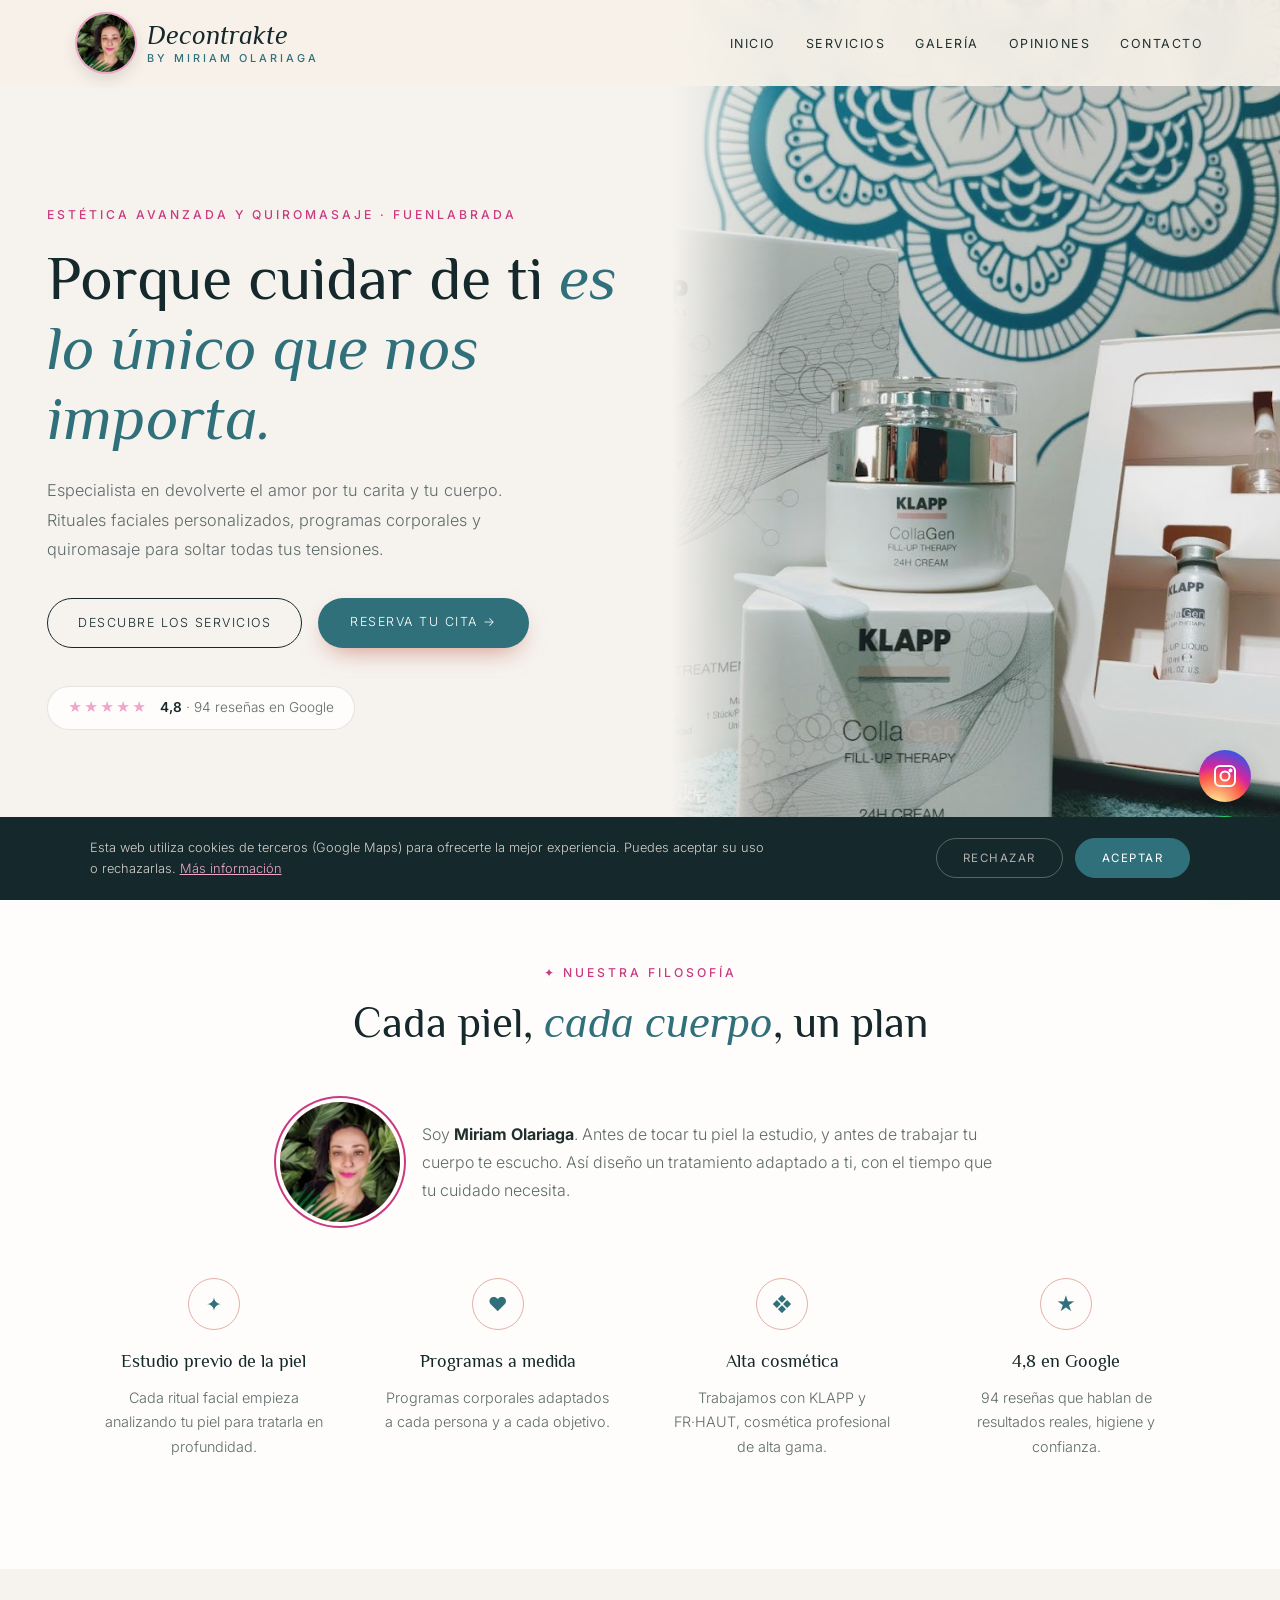
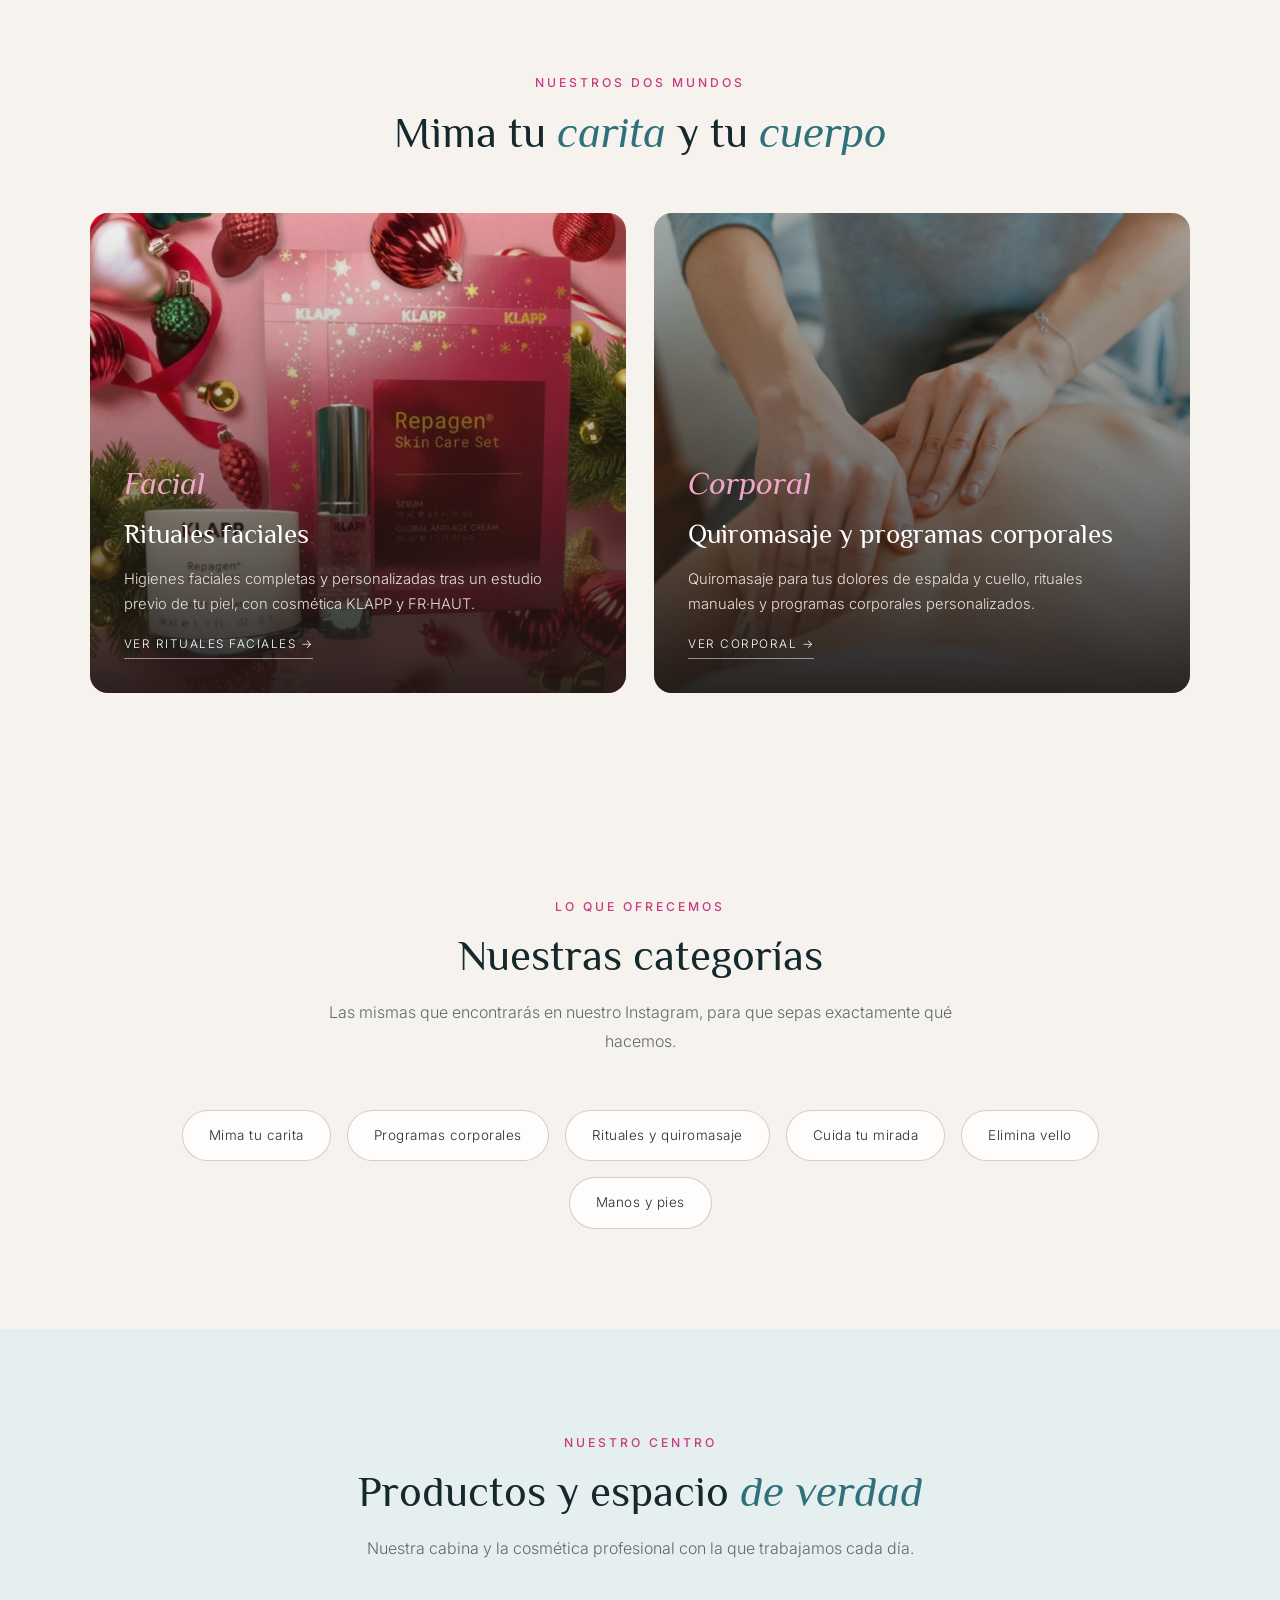
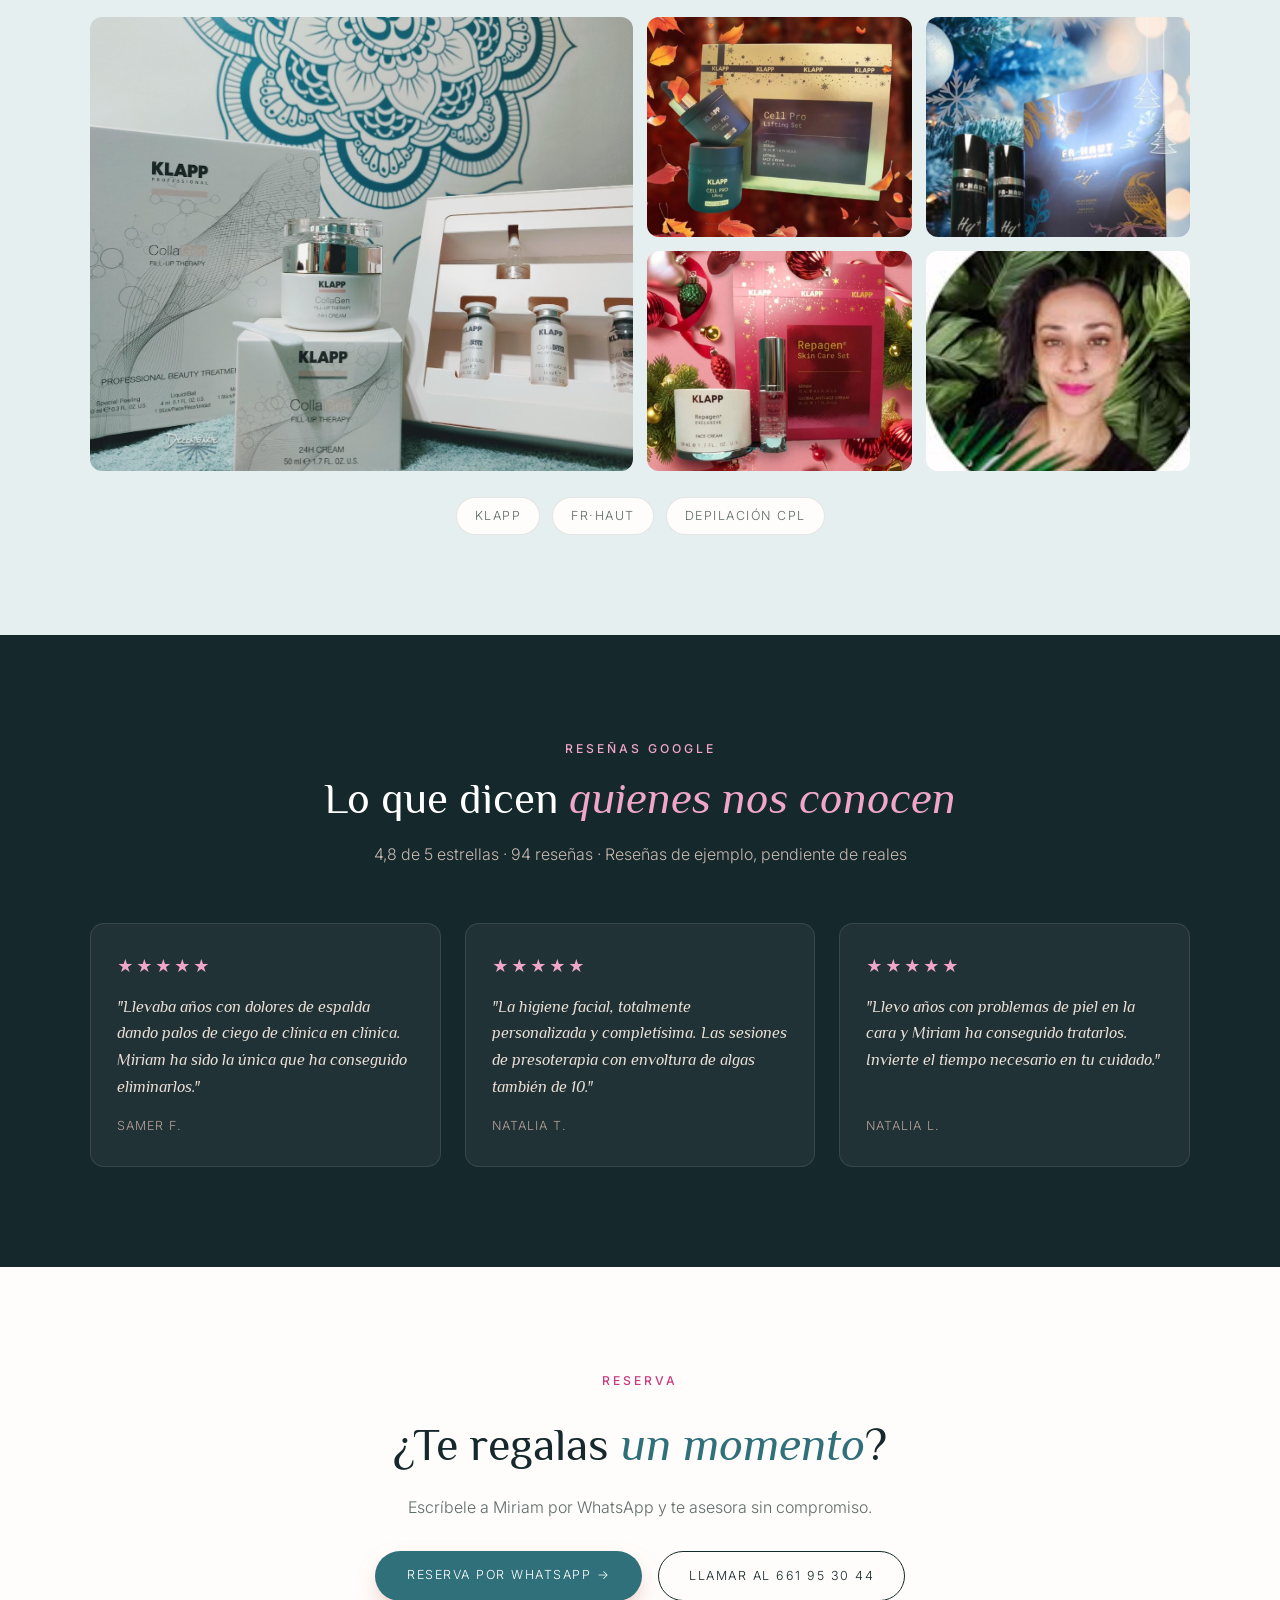
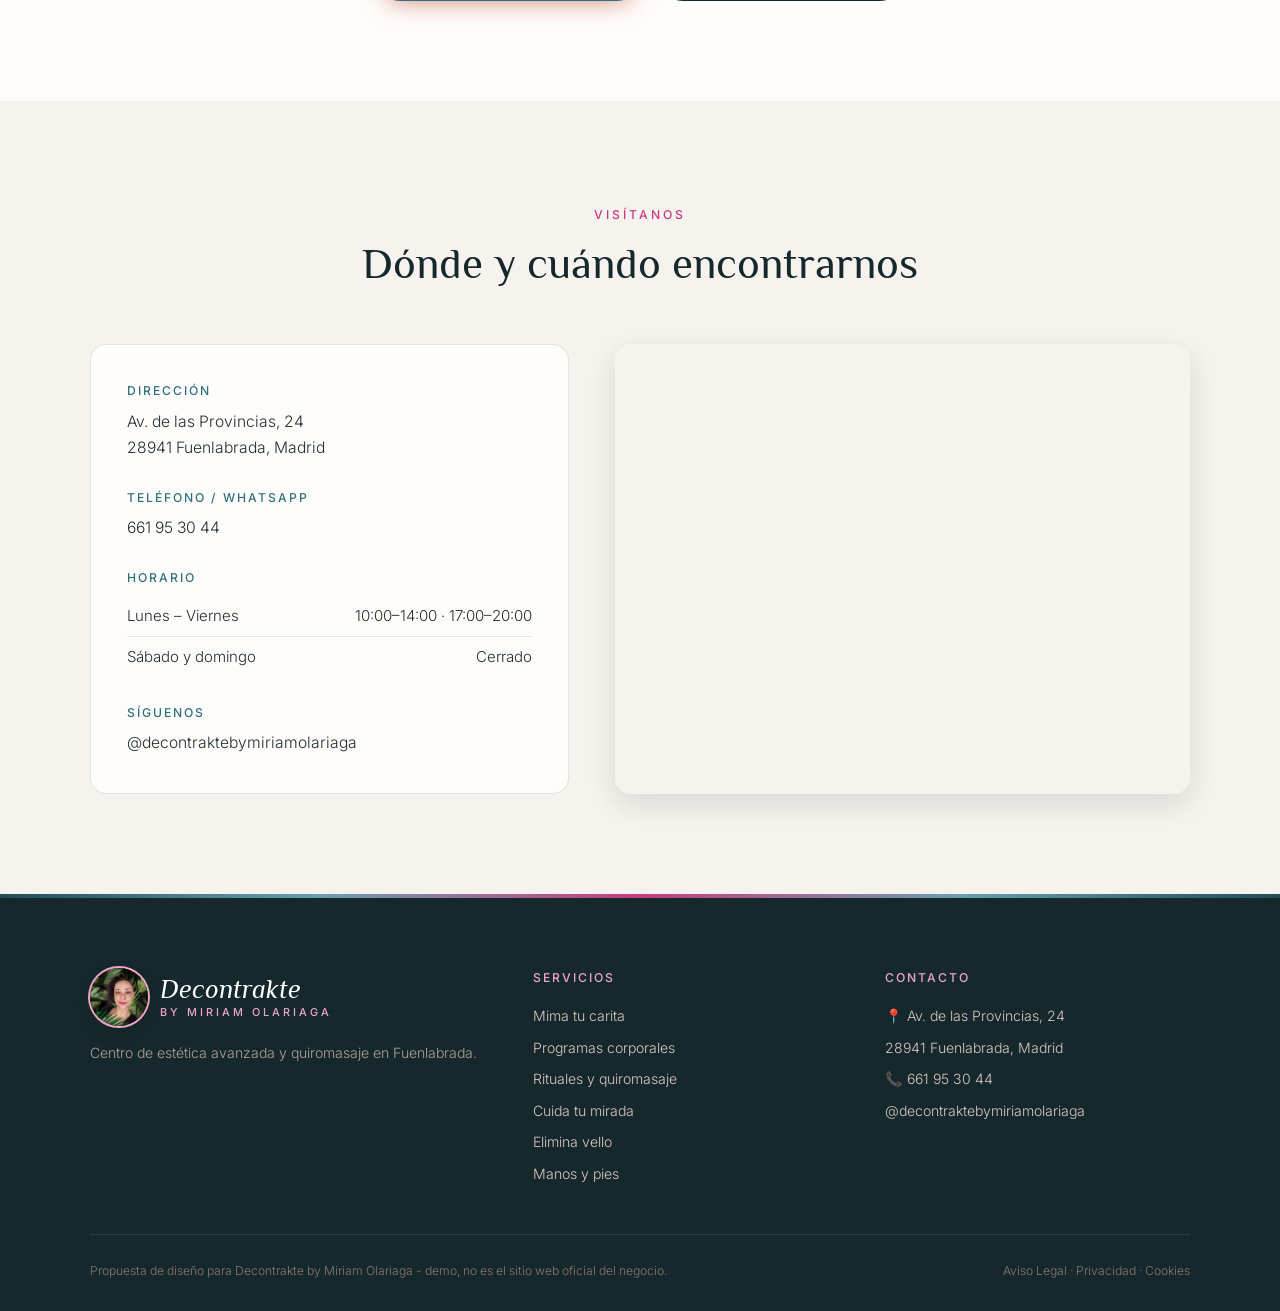
==== commit 99a0ad53: "Add files via upload" ====
--- a/index.html
+++ b/index.html
@@ -133,7 +133,7 @@
     <figure><img src="klapp-repagen.jpg" alt="KLAPP Repagen" loading="lazy"></figure>
     <figure><img src="miriam.jpg" alt="Miriam Olariaga" loading="lazy"></figure>
   </div>
-  <div class="brands"><span>KLAPP</span><span>FR·HAUT</span><span>Depilación CPL</span><span>Espacio LGBTQ+ friendly</span></div>
+  <div class="brands"><span>KLAPP</span><span>FR·HAUT</span><span>Depilación CPL</span></div>
 </section>
 
 <section class="reviews-wrap" id="opiniones">
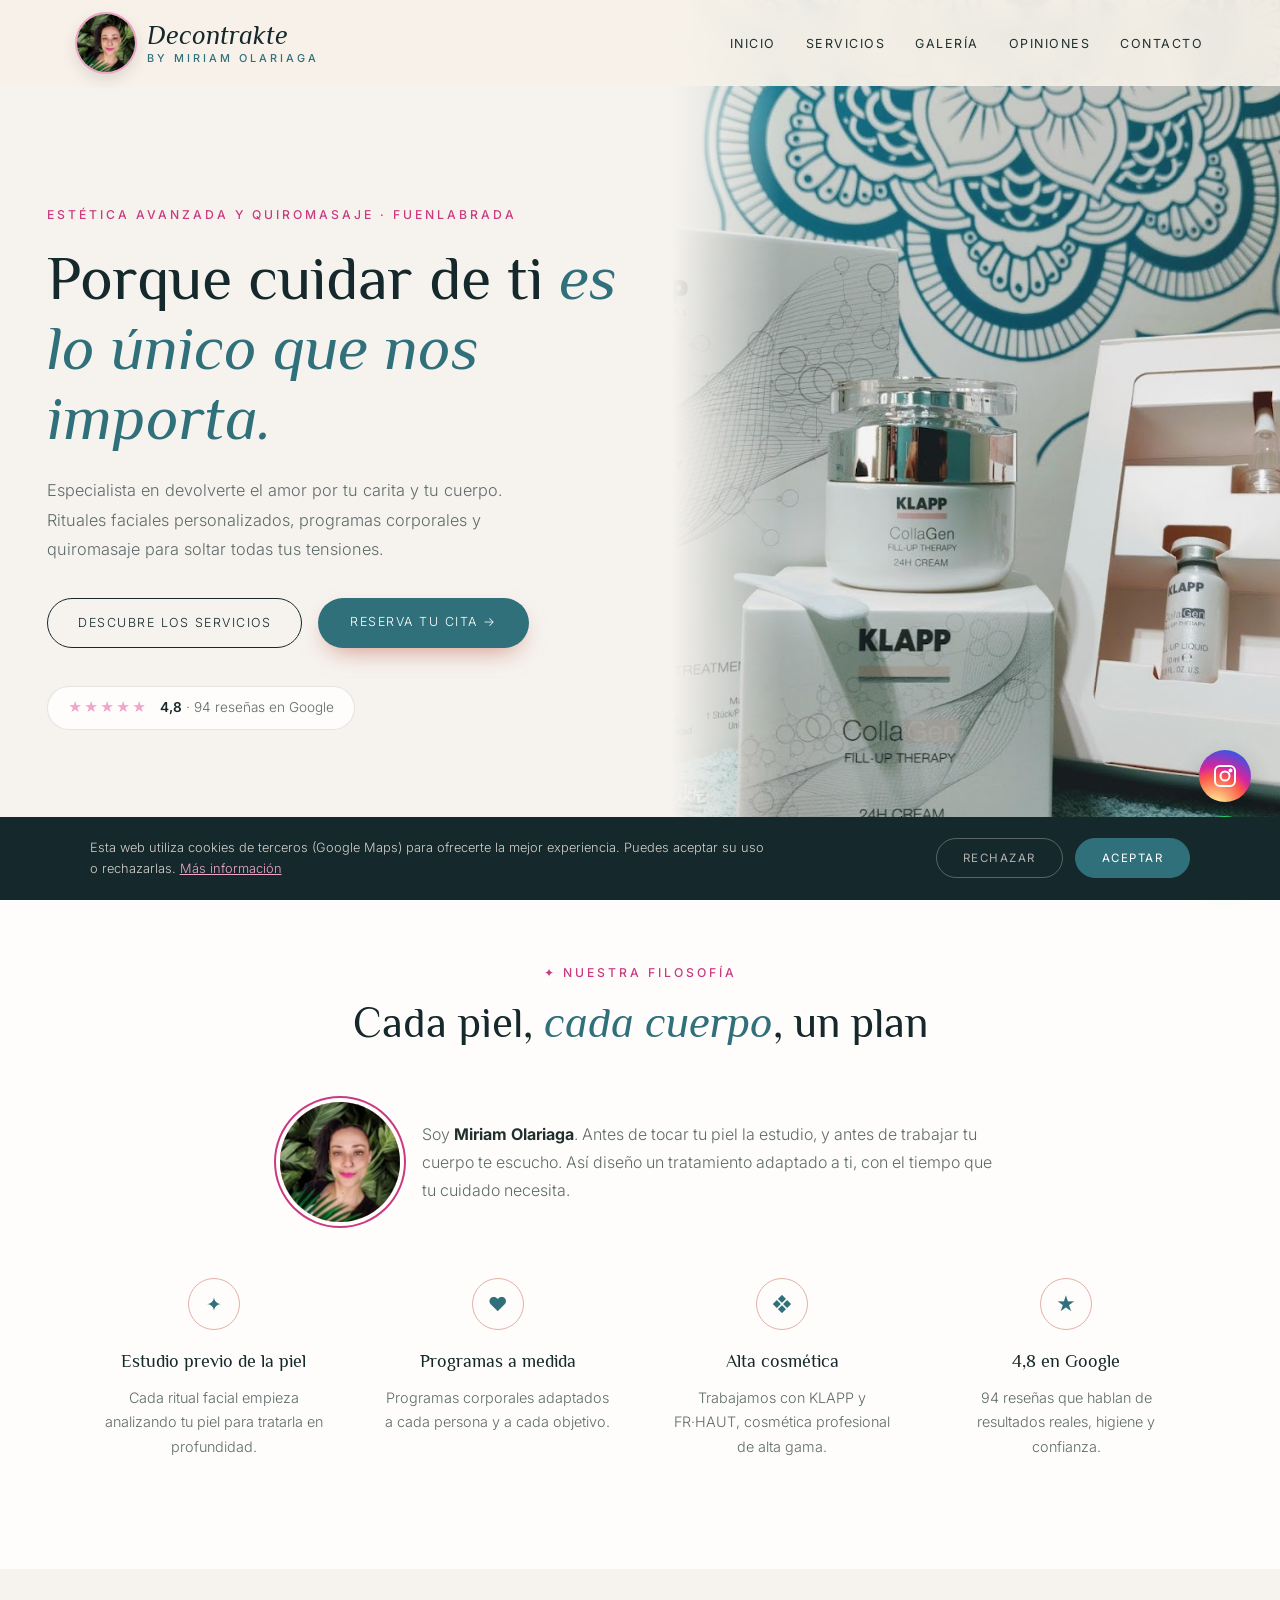
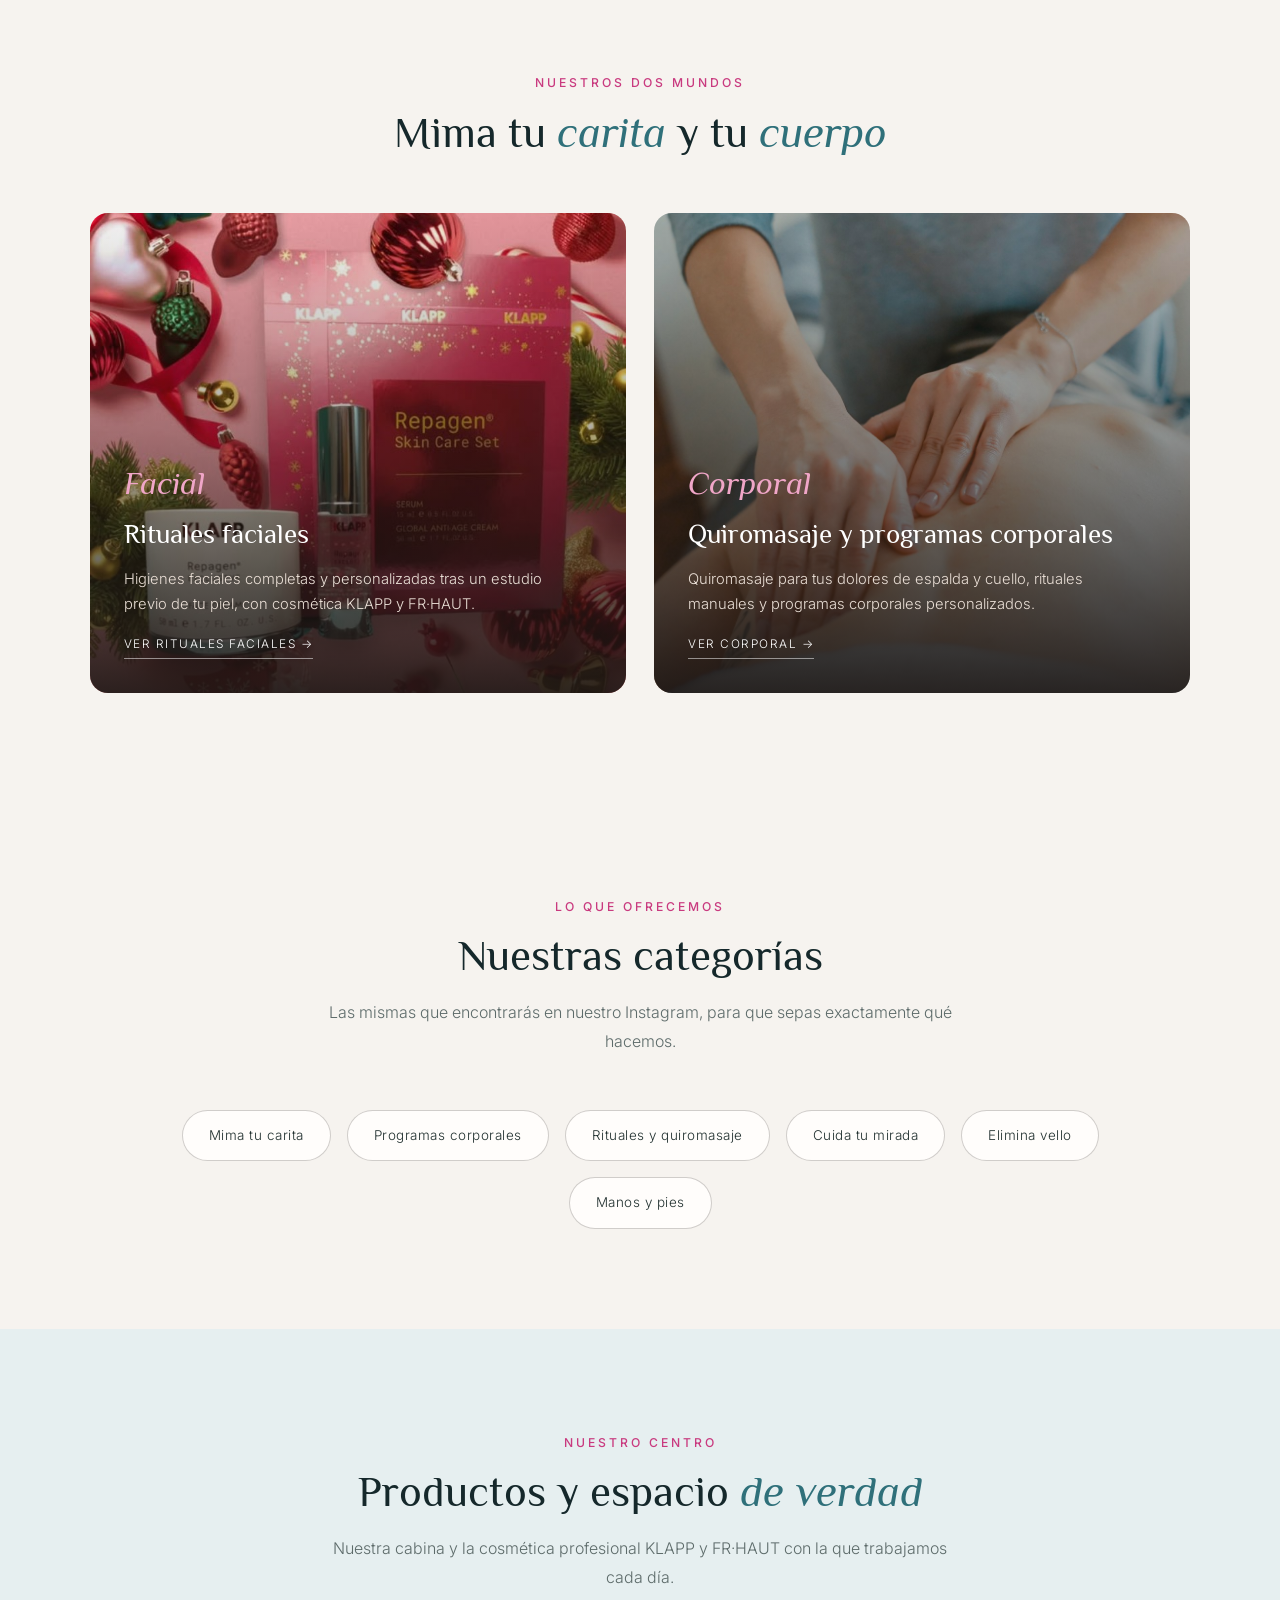
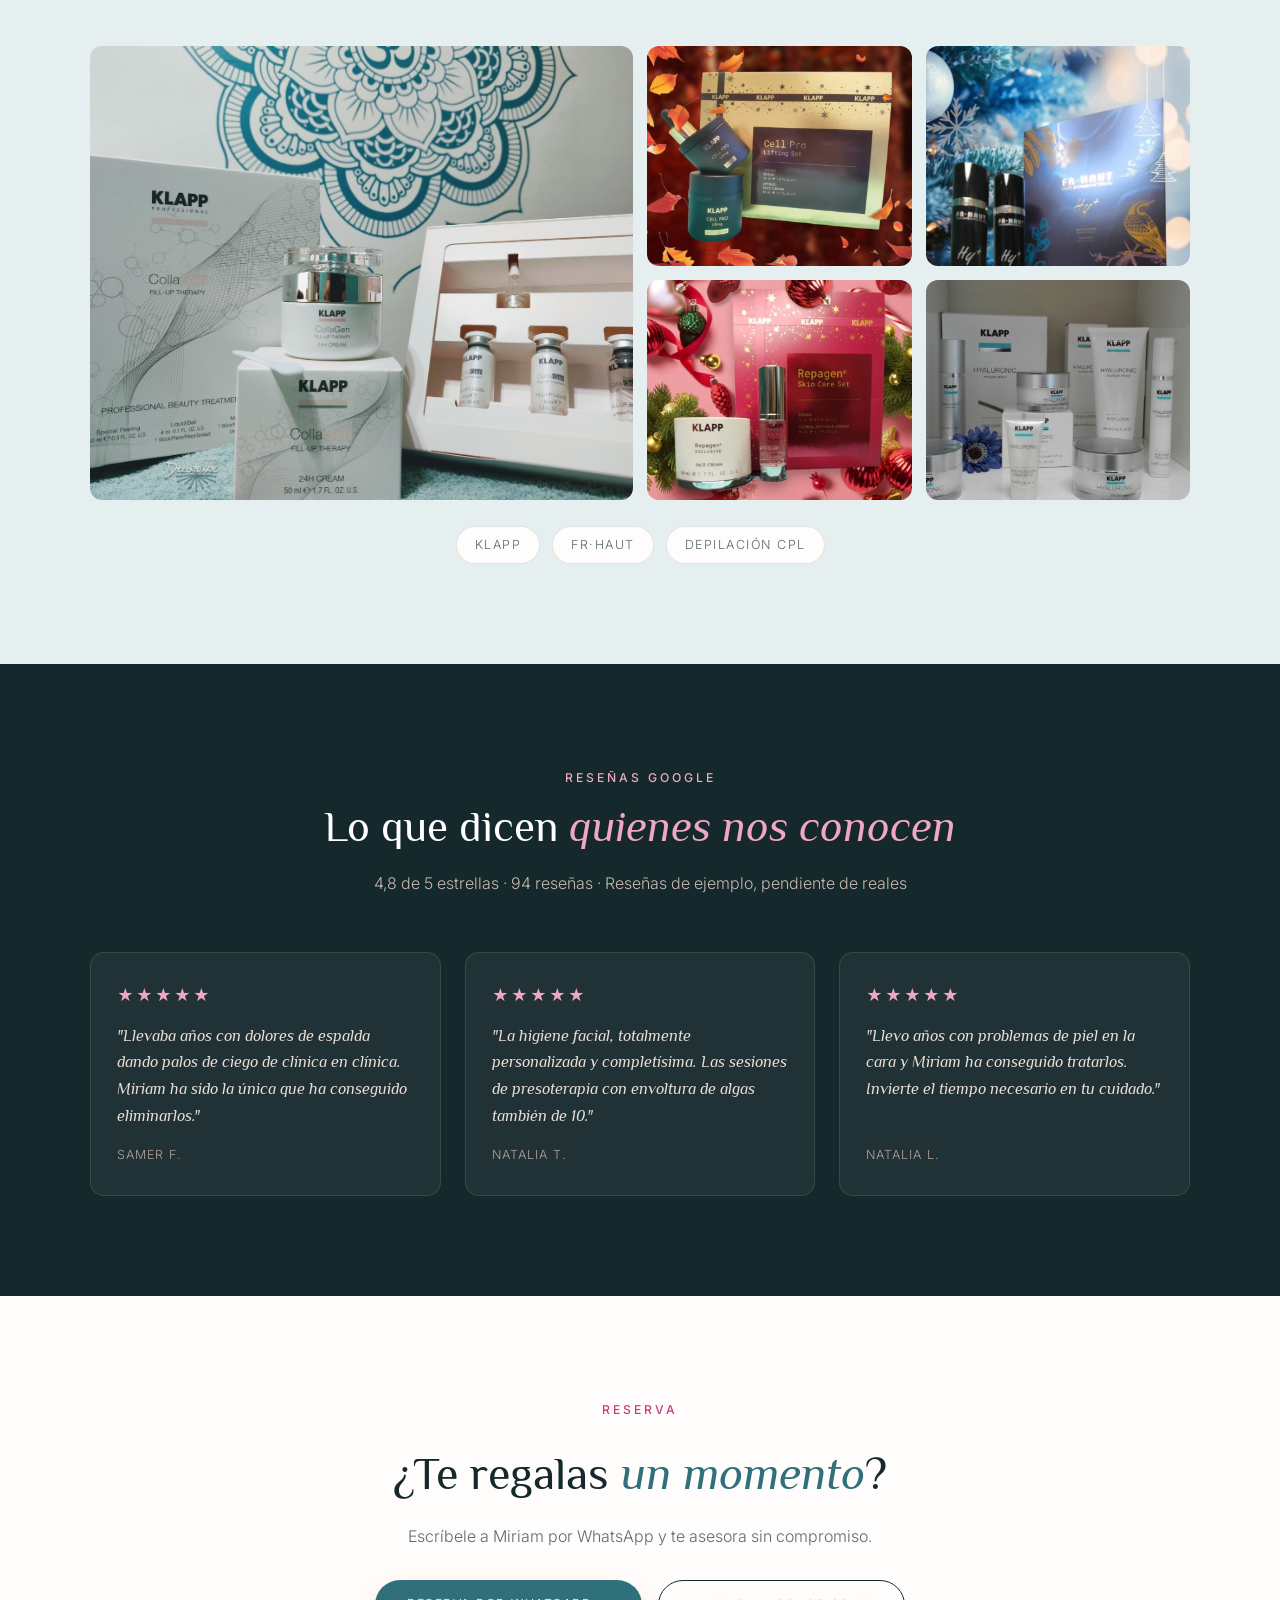
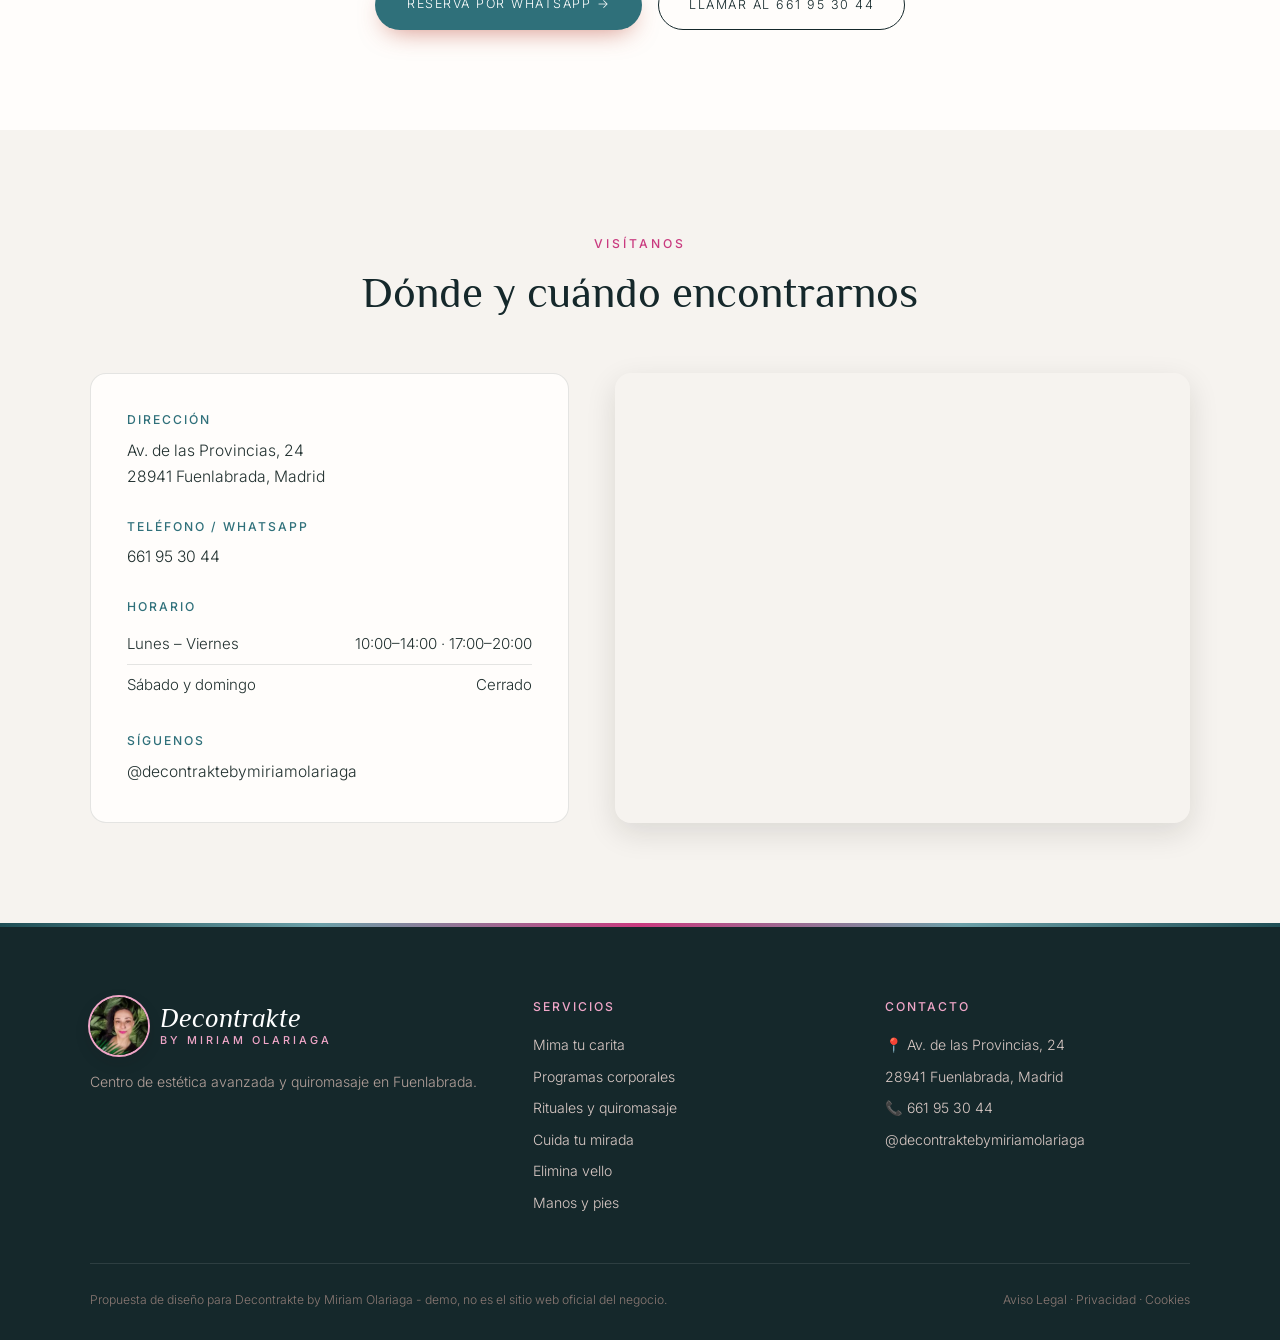
==== commit 6c0d979c: "Add files via upload" ====
--- a/index.html
+++ b/index.html
@@ -124,14 +124,14 @@
   <div class="section-head">
     <span class="eyebrow">Nuestro centro</span>
     <h2>Productos y espacio <em>de verdad</em></h2>
-    <p>Nuestra cabina y la cosmética profesional con la que trabajamos cada día.</p>
+    <p>Nuestra cabina y la cosmética profesional KLAPP y FR·HAUT con la que trabajamos cada día.</p>
   </div>
   <div class="gallery">
     <figure class="big"><img src="cabina-klapp.jpg" alt="Cabina de Decontrakte" loading="lazy"></figure>
     <figure><img src="klapp-cellpro.jpg" alt="KLAPP Cell Pro" loading="lazy"></figure>
     <figure><img src="frhaut.jpg" alt="FR·HAUT" loading="lazy"></figure>
     <figure><img src="klapp-repagen.jpg" alt="KLAPP Repagen" loading="lazy"></figure>
-    <figure><img src="miriam.jpg" alt="Miriam Olariaga" loading="lazy"></figure>
+    <figure><img src="estanteria-klapp.jpg" alt="Estantería de cosmética KLAPP en el centro Decontrakte" loading="lazy"></figure>
   </div>
   <div class="brands"><span>KLAPP</span><span>FR·HAUT</span><span>Depilación CPL</span></div>
 </section>
